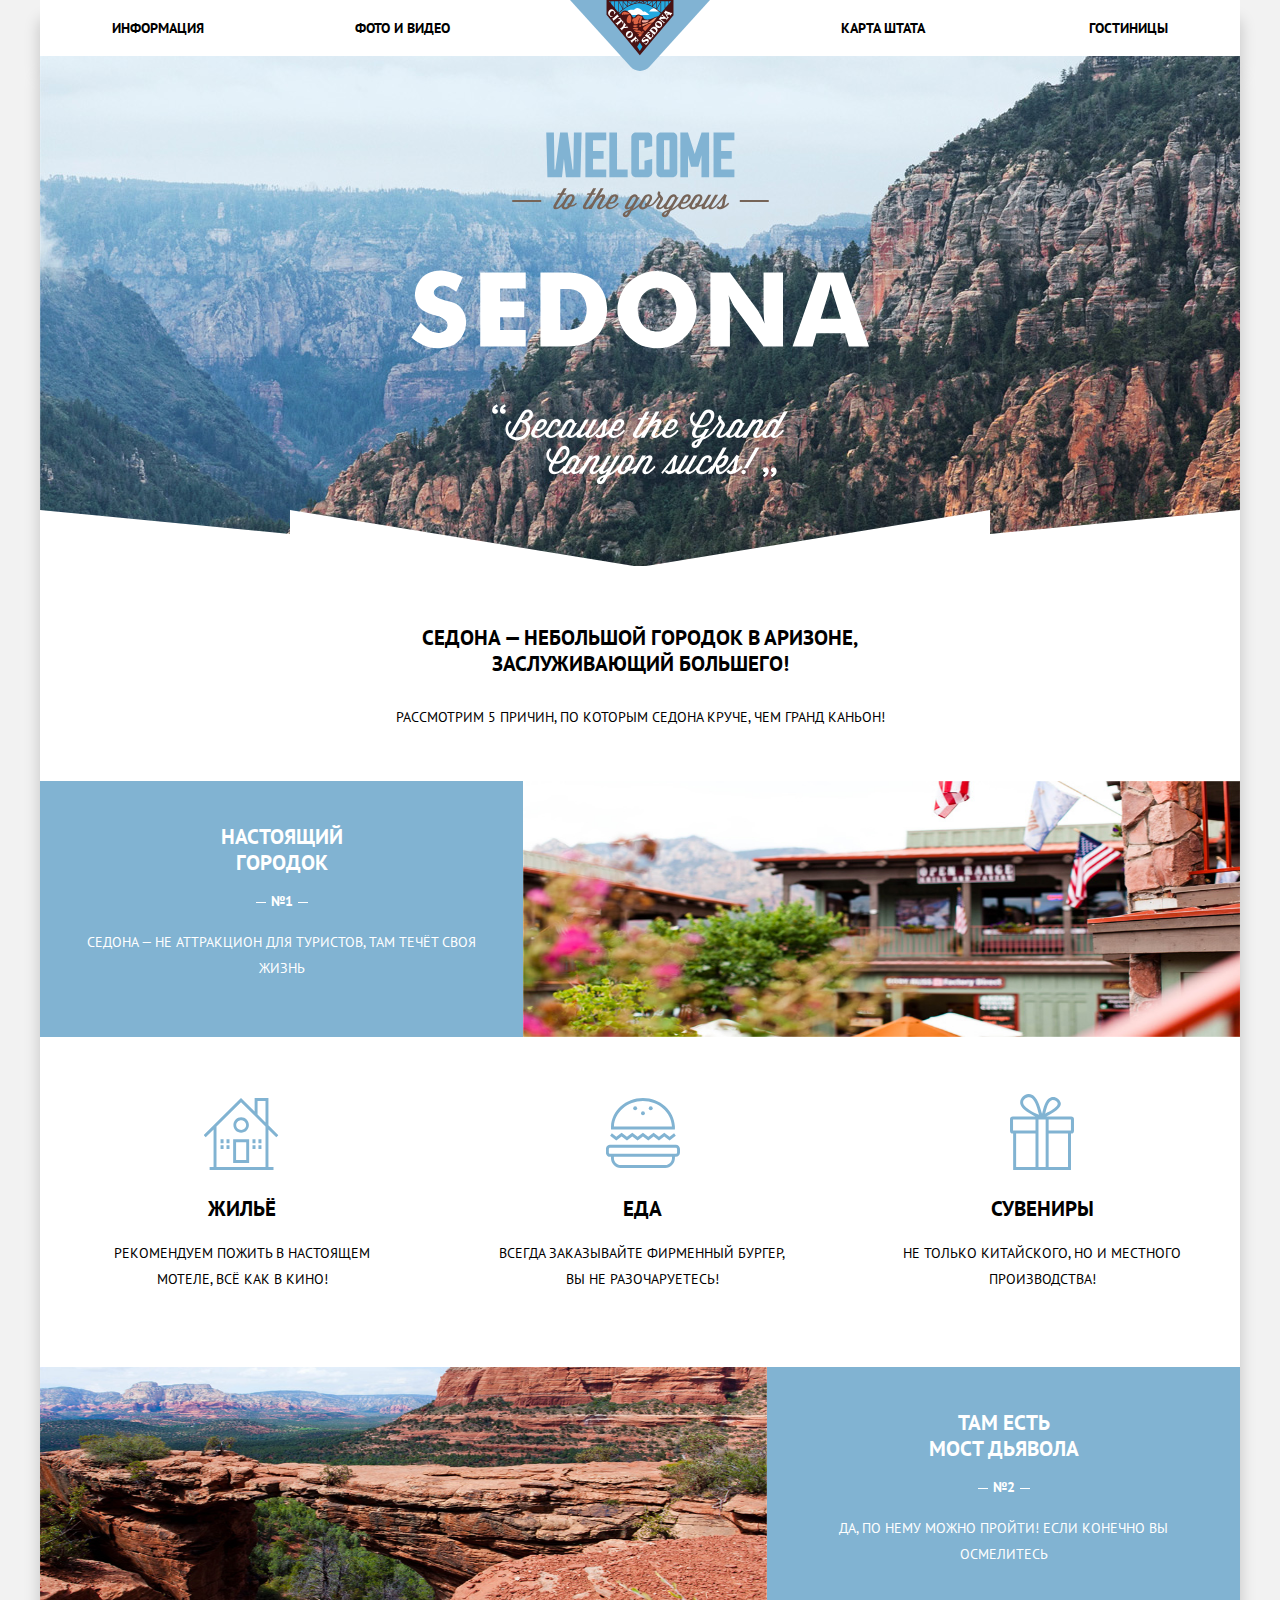
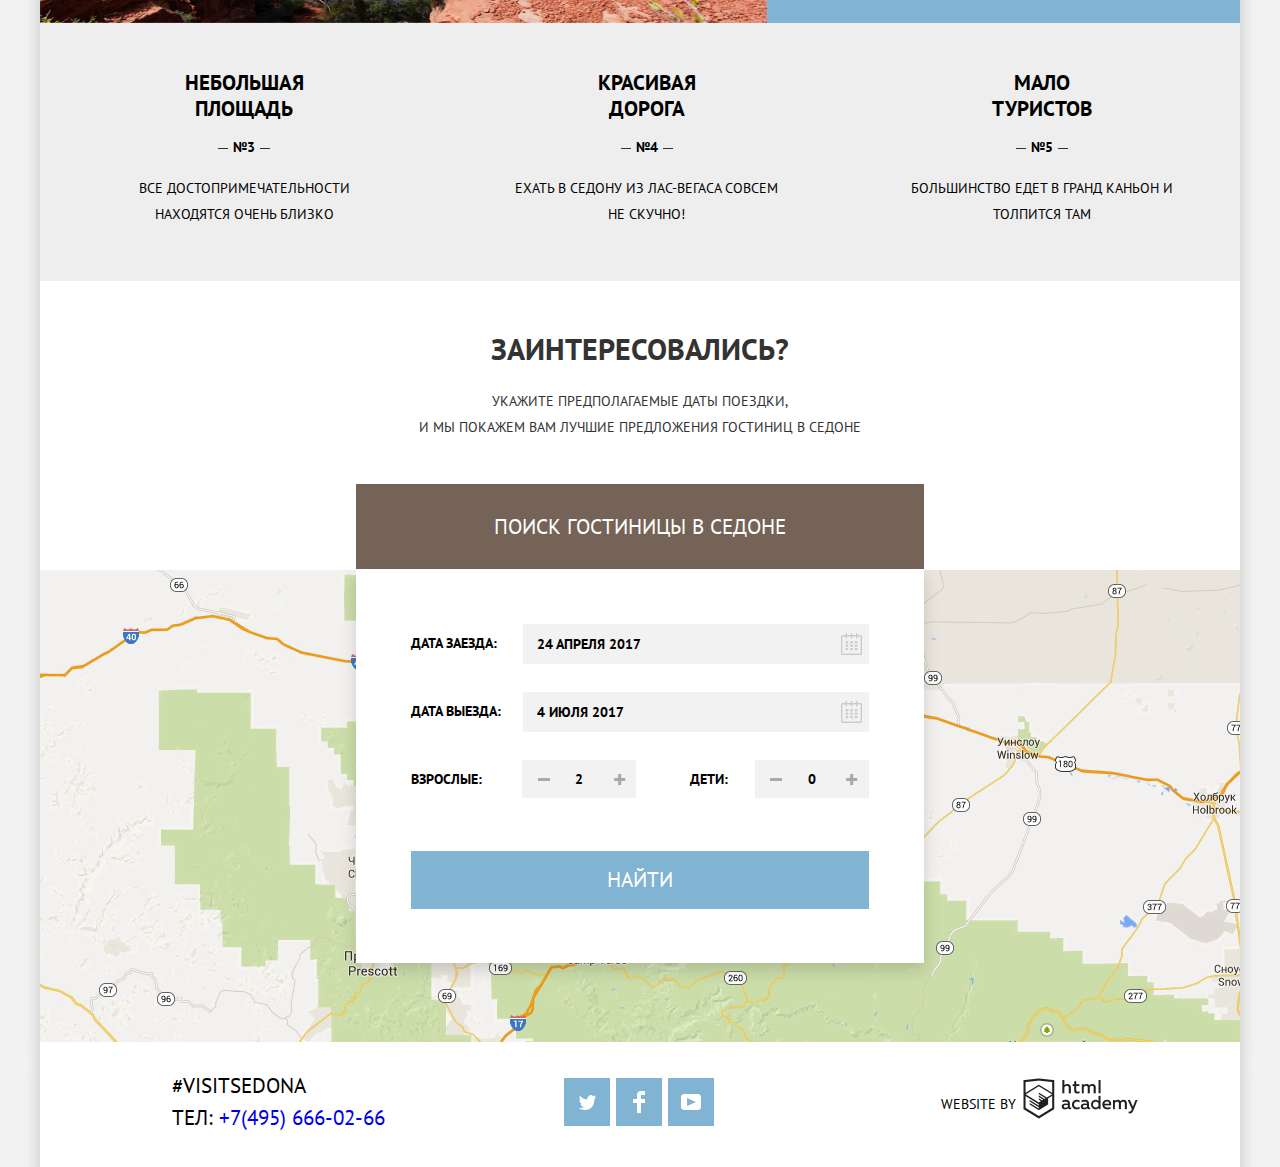
==== index.html @ 4d116934 "Правки дизайну" ====
<!DOCTYPE html>
<html lang="ru">
  <head>
    <meta charset="utf-8">
    <title>HTML Academy: Седона</title>
    <link href="https://fonts.googleapis.com/css?family=PT+Sans:400,400i,700,700i&display=swap&subset=cyrillic"
    rel="stylesheet">
    <link href="css/normalize.css" rel="stylesheet">
    <link href="css/style.css" rel="stylesheet">
  </head>
  <body>
    <header class="main-header container">
      <nav class="main-header__nav">
        <a class="main-header__logo" href="#" title="На главную">
          <img src="img/logo-sedona.svg" width="140" height="71" alt="Логотип города">
        </a>
        <ul class="main-header__menu">
          <li>
            <a class="main-header__menu-item" href="#">Информация</a>
          </li>
          <li>
            <a class="main-header__menu-item" href="#">Фото и видео</a>
          </li>
          <li>
            <a class="main-header__menu-item" href="#">Карта штата</a>
          </li>
          <li>
            <a class="main-header__menu-item" href="catalog.html">Гостиницы</a>
          </li>
        </ul>
      </nav>
    </header>
    <main class="container">
      <section class="city">
        <h2 class="visually-hidden">Welcome to Sedona</h2>
        <img src="img/intro-welcome.svg" class="city__welcome" width="459" height="353" alt="Welcome to the gorgoeus Sedona">
      </section>
      <section class="about-city">
        <h2 class="about-city__title">Седона — небольшой городок в Аризоне, заслуживающий большего!</h2>
        <p class="about-city__description">Рассмотрим 5 причин, по которым Седона круче, чем гранд каньон!</p>
      </section>
      <div class="about-city__reasons">
        <ul class="reasons">
          <li class="reasons__reason-1">
            <div class="reasons__description-block">
              <p class="reasons__title"><span class="reasons__number">№1</span> Настоящий<br> городок</p>
              <p class="reasons__description">Седона — не аттракцион для туристов, там течёт своя жизнь</p>
            </div>
            <img src="img/feature-picture-1.jpg" width="800" height="256" alt="Фото города Седона">
            <li>
              <ul class="reason-1__city-features">
                <li class="city-features">
                  <p class="city-features__title city-features__title--house">Жильё</p>
                  <p class="city-features__description">Рекомендуем пожить в настоящем мотеле, всё как в кино!</p>
                </li>
                <li class="city-features">
                  <p class="city-features__title city-features__title--food">Еда</p>
                  <p class="city-features__description">Всегда заказывайте фирменный бургер, вы не разочаруетесь!</p>
                </li>
                <li class="city-features">
                  <p class="city-features__title city-features__title--gifts">Сувениры</p>
                  <p class="city-features__description">Не только китайского, но и местного производства!</p>
                </li>
              </ul>
            </li>
            <li class="reasons__reason-2">
              <img src="img/feature-picture-2.jpg" width="800" height="256" alt="Фото Моста Дьявола в Седоне">
              <div class="reasons__description-block">
                <p class="reasons__title"><span class="reasons__number">№2</span> Там есть<br> Мост дьявола</p>
                <p class="reasons__description">Да, по нему можно пройти! Если конечно вы осмелитесь</p>
              </div>
            </li>
          </ul>
          <ul class="reasons__simple">
            <li class="simple reasons__reason-3">
              <p class="reasons__title"><span class="reasons__number">№3</span> Небольшая<br> площадь</p>
              <p class="reasons__description">Все достопримечательности находятся очень близко</p>
            </li>
            <li class="simple reasons__reason-4">
              <p class="reasons__title"><span class="reasons__number">№4</span> Красивая<br> дорога</p>
              <p class="reasons__description">Ехать в Седону из Лас-Вегаса совсем не скучно!</p>
            </li>
            <li class="simple reasons__reason-5">
              <p class="reasons__title"><span class="reasons__number">№5</span> Мало<br> туристов</p>
              <p class="reasons__description">Большинство едет в гранд каньон и толпится там</p>
            </li>
          </ul>
        </div>
        <section class="find-hotel">
          <h2 class="visually-hidden">Найти гостиницу в Седоне</h2>
          <p class="find-hotel__title">Заинтересовались?</p>
          <p>Укажите предполагаемые даты поездки,<br>
            и мы покажем вам лучшие предложения гостиниц в седоне</p>
          <button class="find-hotel__button">Поиск гостиницы в Седоне</button>
          <section class="search">
            <h2 class="visually-hidden">Поиск гостиницы в Седоне</h2>
            <form class="search-form" method="post" action="https://echo.htmlacademy.ru">
              <p class="search-form__date">
                <label for="check-in">Дата заезда:</label>
                <input type="text" id="check-in" name="check-in-date" placeholder="24 апреля 2017">
                <button type="button" class="search-form__date--calendar" title="Выбрать дату"></button>
              </p>
              <p class="search-form__date">
                <label for="check-out">Дата выезда:</label>
                <input type="text" id="check-out" name="check-out-date" placeholder="4 июля 2017">
                <button type="button" class="search-form__date--calendar" title="Выбрать дату"></button>
              </p>
              <div class="guest-amount">
                <p class="amount guest-amount__older">
                  <label for="guests">Взрослые:</label>
                  <button type="button" class="button-amount minus" title="Уменьшить количество гостей"></button>
                  <input type="text" id="guests" placeholder="2">
                  <button type="button" class="button-amount plus" title="Увеличить количество гостей"></button>
                </p>
                <p class="amount guest-amount__children">
                  <label for="guests-children">Дети:</label>
                  <button type="button" class="button-amount minus" title="Уменьшить количество детей"></button>
                  <input type="text" id="guests-children" placeholder="0">
                  <button type="button" class="button-amount plus" title="Увеличить количество детей"></button>
                </p>
              </div>
              <button class="search-form__button">Найти</button>
            </form>
          </section>
        </section>
        <section class="map">
          <h2 class="visually-hidden">Седона на карте</h2>
          <script async src="https://api-maps.yandex.ru/services/constructor/1.0/js/?um=constructor%3Ac2585daa4289f1aa20b69e445c1af6a725841837a4a0dfefc58f6061d02c6bb3&amp;width=100%25&amp;height=472&amp;lang=ru_RU&amp;scroll=true&amp;apikey=48fcd2cf-27b8-4e72-92fa-836d2d98383b">
          </script>
        </section>
      </main>
      <footer class="footer container">
        <div class="footer__contacts">
          <p class="contacts contacts__tag">#visitSEDONA</p>
          <p class="contacts contacts__phone">Тел: <a href="tel:+7495660266">+7(495) 666-02-66</a></p>
        </div>
        <div class="social">
          <a class="social-link social-link__twitter" href="#" title="twiter link"></a>
          <a class="social-link social-link__fb" href="#" title="facebook link"></a>
          <a class="social-link social-link__youtube" href="#" title="Youtube link"></a>
        </div>
        <div class="developed">
          <p>Website by</p>
          <a class="developed__logo" href="https://htmlacademy.ru/intensive/htmlcss" title="HTML Academy">
          </a>
        </div>
      </footer>
    </body>
  </html>
---- css/style.css ----
* {
  margin: 0;
  padding: 0;
  box-sizing: border-box;
  outline: none;
}
body {
  margin: 0;
  padding: 0;

  font-size: 14px;
  line-height: 26px;
  font-family: "PT Sans", Arial, sans-serif;
  color: #000000;
  text-transform: uppercase;

  background-color: #f2f2f2;
}
.container {
  width: 1200px;
  margin: 0 auto;
  padding: 0px;

  box-shadow:
    0px 35px 0 0 #ffffff,
    0px 20px 15px 0 rgba(0, 1, 1, 0.2);
  background-color: #ffffff;
}
.visually-hidden,
.visually-hidden:not(:focus):not(:active),
input[type="checkbox"].visually-hidden {
  position: absolute;
  width: 1px;
  height: 1px;
  margin: -1px;
  border: 0;
  padding: 0;
  white-space: nowrap;
  clip-path: inset(100%);
  clip: rect(0 0 0 0);
  overflow: hidden;
}
a {
  text-decoration: none;
}
.main-header__menu,
.reasons,
.reason-1__city-features,
.reasons__simple {
  list-style: none;
}
.main-header__menu-item {
  font-size: 14px;
  font-weight: bold;
  color: #000000;
}
.main-header__menu-item:hover,
.main-header__menu-item:focus {
  color: #81b3d2;
}
.main-header__menu-item:active {
  color: rgba(0, 0, 0, 0.3);
}
.main-header__menu .current {
  color: #766357;
}
.main-header__menu li {
  display: inline-block;
  width: 220px;

  line-height: 56px;
  text-align: left;
  vertical-align: middle;
}
.main-header__menu li:nth-of-type(3n),
.main-header__menu li:nth-of-type(4n) {
  text-align: right;
}
.main-header__menu li:nth-of-type(3) {
  margin-left: 53px;
}
.main-header__menu li:nth-of-type(2) {
  margin-right: 53px;
}
.city {
  display: flex;
  justify-content: center;
  padding-top: 76px;
  padding-bottom: 81px;

  color: #333333;

  background-image:
    url('../img/intro-mask.svg'),
    url('../img/background-photo.jpg');
  background-repeat: no-repeat;
  background-position:
    left bottom -3px,
    left top -84px;
  background-size:
    contain,
    100% 800px;
}
.about-city {
  text-align: center;
}
.about-city__description {
  background-color: #ffffff;
}
.about-city__title {
  font-size: 21px;
  font-weight: bold;
}
.find-hotel {
  font-size: 14px;
  text-align: center;
  color: #333333;
}
.find-hotel__title {
  font-size: 30px;
  font-weight: bold;
  line-height: 36px;
  padding-bottom: 21px;
}
.find-hotel__button {
  width: 568px;
  height: 86px;
  margin-top: 44px;

  font-size: 21px;
  line-height: 26px;
  text-align: center;
  text-transform: uppercase;
  color: #ffffff;

  background-color: #766357;
  border: none;
}
.find-hotel {
  position: relative;
  padding-top: 50px;
}
.search {
  position: absolute;
  top: 288px;
  left: 50%;
  z-index: 1;

  width: 568px;
  height: 394px;
  padding: 55px;

  background-color: #ffffff;
  box-shadow: 0px 7px 15px 0 rgba(0, 1, 1, 0.15);

  transform: translateX(-50%);
}
.search-form {
  display: flex;
  flex-direction: column;

  font-size: 14px;
  font-weight: bold;
  color: #000000;
}
.search-form p {
  display: flex;
  justify-content: space-between;
  margin-bottom: 28px;
}
.search-form input[type="text"] {
  width: 346px;
  padding: 12px 14px;

  background-color: #f2f2f2;
}
.search-form input {
  background-color: #f2f2f2;
}
.search-form input[type="text"]::placeholder,
.search-form input {
  font-size: 14px;
  font-weight: bold;
  color: #000000;
  text-transform: uppercase;

  border: none;
}
.search-form__date {
  position: relative;
}
.search-form__date--calendar {
  position: absolute;
  top: 9px;
  right: 7px;

  display: block;
  width: 21px;
  height: 22px;

  background-image: url("../img/calendar.png");
  background-repeat: no-repeat;
  background-size: auto;
  background-color: transparent;
  border: none;

  cursor: pointer;
}
.search-form__date--calendar:active,
.search-form__date--calendar:focus,
.search-form input[type="text"]:active + .search-form__date--calendar,
.search-form input[type="text"]:focus + .search-form__date--calendar {
  background-image: url("../img/calendar-active.png");
}
.search-form__date--calendar:hover,
.search-form input[type="text"]:hover + .search-form__date--calendar {
  background-image: url("../img/calendar-hover.png");
}
.guest-amount {
  display: flex;
  justify-content: space-between;
  margin-bottom: 25px;
}
.guest-amount input[type="text"] {
  width: 38px;
  padding: 6px;
}
.guest-amount__children .minus {
  margin-left: 27px;
}
.guest-amount input[type="text"]::placeholder {
  display: inline-block;

  line-height: 38px;
  text-align: center;
  vertical-align: middle;
}
.button-amount {
  display: inline-block;
  width: 38px;
  height: 38px;

  background-color: #f2f2f2;
  border: none;

  cursor: pointer;
}
.minus {
  margin-left: 40px;
}
.amount {
  position: relative;
}
.minus::before {
  position: absolute;
  left: 127px;
  top: 18px;

  content: "";
  width: 12px;
  height: 3px;

  background-color: #a9a9a9;

  border: none;

  cursor: pointer;
}
.plus::after {
  position: absolute;
  left: 202px;
  top: 5px;

  content: "+";
  font-size: 25px;
  font-weight: bold;
  color: #a9a9a9;

  border: none;

  cursor: pointer;
}
.guest-amount__children .minus::before {
  left: 80px;
}
.guest-amount__children .plus::after {
  left: 155px;
}
.minus:hover::before,
.minus:focus::before {
  background-color: #000000;
}
.plus:hover::after,
.plus:focus::after {
  color: #000000;
}
.minus:active::before {
  background-color: #81b3d2;
}
.plus:active::after {
  color: #81b3d2;
}
.search-form label {
  display: inline-block;

  line-height: 38px;
  vertical-align: middle;
}
.search-form__button {
  width: 458px;
  height: 58px;

  font-size: 21px;
  line-height: 58px;
  text-transform: uppercase;
  vertical-align: middle;
  color: #ffffff;

  background-color: #81b3d2;
  border: none;
}
.search-form input:focus {
  border: solid 2px #e5e5e5;
  background-color: #ffffff;
}
.search-form input:hover {
  background-color: #ebebeb;
}
.search-form__button:hover {
  background-color: #669ec0;
}
.search-form__button:active {
  background-color: #5496bd;
  color: rgba(255, 255, 255, 0.3);
}
.find-hotel__button:hover,
.find-hotel__button:focus {
  background-color: #766357;
}
.find-hotel__button:active {
  color: rgba(255, 255, 255, 0.3);
  background-color: #503e33;
}
.contacts {
  font-size: 21px;
  line-height: 26px;
}
.footer__contacts {
  margin-right: 179px;
}
.social-link {
  display: inline-block;
  width: 46px;
  height: 48px;

  background-color: #81b3d2;
  background-position: center center;
  background-repeat: no-repeat;
}
.social-link__twitter {
  background-image: url('../img/twitter.svg');
}
.social-link__fb {
  background-image: url('../img/fb-icon.svg');
}
.social-link__youtube {
  background-image: url('../img/youtube.svg');
}
.social-link:hover,
.social-link:focus {
  background-color: #669ec0;
}
.social-link:active {
  opacity: 0.3;
}
.developed__logo {
  display: inline-block;
  width: 115px;
  height: 41px;

  background-image: url('../img/logo-htmlacademy.png');
  background-position: center center;
  background-repeat: no-repeat;
}
.developed__logo:hover,
.developed__logo:focus {
  background-image: url('../img/logo-htmla-hover.png');
}
.developed__logo:active {
  opacity: 0.3;
}
.hotel__info {
  flex-grow: 1;
  margin-left: 30px;

  font-size: 14px;
  line-height: 21px;
  text-align: left;
  color: #333333;
}
.hotel__type {
  display: flex;
  justify-content: flex-start;
  margin-bottom: 16px;
  margin-top: 5px;
}
.hotel img {
  margin-top: 5px;
}
.hotel__type p {
  min-width: 113px;
}
.hotel__type-of-action {
  display: flex;
}
.hotel__title {
  font-size: 21px;
  line-height: 26px;
  font-weight: bold;
}
.hotel__title:hover,
.hotel__title:focus {
  color: #81b3d2;
}
.hotel__title:active {
  color: rgba(0, 0, 0, 0.3);
}
.hotel__raiting-mark {
  display: inline-block;
  align-self: flex-end;
  width: 110px;
  margin-right: 10px;

  font-size: 14px;
  line-height: 27px;
  text-align: center;
  vertical-align: middle;
  color: #666666;

  background-color: #f2f2f2;
}
.hotel__raiting-star {
  align-self: flex-end;
  height: 17px;
  margin-top: 5px;
  margin-right: 13px;

  background-image: url('../img/star.svg');
  background-repeat: repeat-x;
}
.hotel__raiting-star--good {
  width: 36px;
}
.hotel__raiting-star--fine {
  width: 53px;
}
.hotel__raiting-star--best {
  width: 71px;
}
.hotel__raiting {
  display: flex;
  flex-direction: column;
  justify-content: space-between;

  font-size: 14px;
  color: #666666;
}
.hotel__learn-more-button {
  display: inline-block;
  width: 110px;
  margin-right: 6px;

  font-size: 14px;
  line-height: 27px;
  font-weight: bold;
  text-align: center;
  vertical-align: middle;
  color: #ffffff;

  background-color: #81b3d2;
}
.hotel__learn-more-button:hover,
.hotel__learn-more-button:focus {
  background-color: #669ec0;
}
.hotel__learn-more-button:active {
  color: rgba(255, 255, 255, 0.3);

  background-color: #5496bd;
}
.hotel__booking-button {
  width: 142px;
  height: 27px;

  font-size: 14px;
  color: #ffffff;
  font-weight: bold;
  text-transform: uppercase;

  background-color: #766357;
  border: none;

  cursor: pointer;
}
.hotel__booking-button:hover,
.hotel__booking-button:focus {
  background-color: #604e43;
}
.hotel__booking-button:active {
  color: rgba(255, 255, 255, 0.3);
  background-color: #503e33;
}
.reasons {
  font-size: 14px;
  text-align: center;
  color: #000000;
}
.reasons__title,
.city-features__title {
  font-size: 21px;
  font-weight: bold;
  text-align: center;
  color: #000000;
}
.reasons__reason-1,
.reasons__reason-2 {
  background-color: #81b3d2;
}
.reasons__reason-1 .reasons__title,
.reasons__reason-2 .reasons__title,
.reasons__reason-1 .reasons__description,
.reasons__reason-2 .reasons__description {
  color: #ffffff;
}
.reason-1__city-features {
  background-color: #ffffff;
}
.filter {
  font-size: 14px;
  color: #ffffff;

  background-image: url('../img/filter-background.jpg');
  background-position: 0 -450px;
  background-size: cover;
  background-repeat: no-repeat;
}
.filter__title {
  padding-bottom: 15px;

  font-size: 16px;
  font-weight: bold;
}
.filter__button {
  width: 136px;
  height: 35px;
  margin-left: 96px;

  font-size: 14px;
  text-transform: uppercase;
  color: #ffffff;

  background-color: transparent;
  border: 2px solid #ffffff;

  cursor: pointer;
}
.filter__button:hover,
.filter__button:focus {
  color: #000000;

  background-color: #ffffff;
}
.filter__form {
  display: flex;
  padding-top: 23px;
  padding-bottom: 2px;
  padding-left: 69px;
  padding-right: 69px;

  background-color: transparent;
  box-shadow: none;
}
.filter__block-2 {
  width: 320px;
  margin-left: auto;
  margin-right: 10px;
}
.filter__block-2 .filter__title {
  padding-bottom: 3px;
}
.sort__result {
  font-size: 21px;
  font-weight: bold;
  color: #000000;

  border: none;
}
.sort-title {
  font-size: 12px;
  color: #000000;
}
.sort-name {
  font-size: 12px;
  color: #cacaca;

  border-bottom: 1px dotted #81b3d2;
}
.sort-name--active {
  color: #81b3d2;

  border: none;
}
.sort-name:hover,
.sort-name:focus {
  color: #81b3d2;

  border-bottom: 1px dotted #81b3d2;
}
.sort-name:active {
  color: #000000;

  border: none;
}
.main-header__menu {
  display: flex;
  flex-wrap: wrap;
  justify-content: space-between;
  padding: 0 72px;
}
.main-header__logo {
  position: absolute;
  left: 50%;
  top: 0;

  transform: translateX(-50%);
}
.about-city {
  display: flex;
  flex-direction: column;
  padding-top: 59px;
  padding-bottom: 56px;
  padding-left: 300px;
  padding-right: 300px;
}
.about-city__title {
  margin-bottom: 27px;
}
.about-city__reasons {
  margin-top: -5px;
}
.footer {
  display: flex;
  justify-content: space-between;
  padding-left: 132px;
  padding-right: 102px;
  padding-bottom: 36px;
  padding-top: 36px;
}
.social {
  display: flex;
  justify-content: space-between;
  width: 150px;
  margin-right: auto;
}
.hotel {
  display: flex;
  justify-content: space-between;
  padding-top: 22px;
  padding-bottom: 33px;
  padding-left: 74px;
  padding-right: 60px;

  border-bottom: 1px solid rgba(0, 1, 1, 0.2);
}
.hotel-list {
  border-top: 1px solid rgba(0, 1, 1, 0.2);
}
.reasons {
  display: flex;
  flex-direction: row;
  justify-content: space-between;
  flex-wrap: wrap;
}
.reasons__reason-1,
.reasons__reason-2 {
  display: flex;
  justify-content: space-between;
  flex-wrap: nowrap;
  width: 100%;
}
.reasons__simple {
  display: flex;
  justify-content: space-between;

  background-color: #eeeeee;
}
.reason-1__city-features {
  display: flex;
  justify-content: space-between;
  padding-bottom: 75px;
  padding-top: 97px;
}
.filer__form {
  display: flex;
  justify-content: space-between;
  flex-wrap: nowrap;
}
.sort {
  display: flex;
}
.reasons__description-block {
  flex-grow: 1;
  padding: 43px 45px;
}
.reasons__title {
  display: flex;
  flex-direction: column-reverse;
}
.reasons__number {
  padding-top: 12px;
  padding-left: 2px;
  padding-right: 2px;
  padding-bottom: 15px;
}
.reasons__number::before,
.reasons__number::after {
  content: "";
  display: inline-block;
  width: 10px;
  height: 1px;
  margin: 0 5px;

  line-height: 1px;
  vertical-align: middle;

  background-color: #ffffff;
}
.city-features {
  position: relative;

  display: flex;
  flex-direction: column;
  min-width: 400px;
  padding-top: 62px;
  padding-left: 55px;
  padding-right: 51px;
}
.reason-1__city-features .city-features__title {
  padding-bottom: 18px;
}
.city-features__title--house::before {
  position: absolute;
  top: -36px;
  left: 201px;

  content: "";
  display: block;
  width: 75px;
  height: 75px;

  background-image: url('../img/icon-1.svg');
  background-repeat: no-repeat;

  transform: translateX(-50%);

}
.city-features__title--food::before {
  position: absolute;
  top: -36px;
  left: 166px;

  content: "";
  display: block;
  width: 74px;
  height: 70px;

  background-image: url('../img/icon-3.svg');
  background-repeat: no-repeat;
}
.city-features__title--gifts::before {
  position: absolute;
  top: -40px;
  left: 170px;

  content: "";
  display: block;
  width: 64px;
  height: 76px;

  background-image: url('../img/icon-2.svg');
  background-repeat: no-repeat;
}
 .simple {
   min-width: 395px;
   padding-top: 47px;
   padding-left: 61px;
   padding-right: 63px;
   padding-bottom: 54px;

   text-align: center;
 }
.reasons__number,
.reasons__description {
  font-size: 14px;
}
.simple .reasons__number::before,
.simple .reasons__number::after {
  background-color: #333333;
}
.developed {
  display: flex;
}
.developed p {
  display: inline-block;
  margin-right: 7px;

  line-height: 52px;
  vertical-align: middle;
}
.contacts__tag {
  padding-bottom: 6px;
  margin-top: -5px;
}
.map {
  width: 100%;
  height: 472px;

  background-image: url('../img/map.jpg');
}
input[type="checkbox"] + label::before {
  content: "";
  display: inline-block;
  width: 40px;
  height: 31px;

  line-height: 31px;
  vertical-align: middle;

  background-image: url('../img/checkbox-off.svg');
  background-repeat: no-repeat;
}
input[type="checkbox"]:checked + label::before {
  background-image: url('../img/checkbox-on.svg');
}
input[type="checkbox"]:hover + label::before,
input[type="checkbox"]:focus + label::before {
  background-image: url('../img/checkbox-off.svg');
}
input[type="checkbox"]:checked:hover + label::before {
  background-image: url('../img/checkbox-on.svg');
}
input[type="checkbox"]:disbled + label::before {
  opacity: 0.3;
}
.filter__features-group {
  margin-right: 105px;
  margin-left: -8px;

  border: none;
}
.filter__features-group p {
  padding-bottom: 15px;
}
.filter__price {
  margin-bottom: 14px;
  position: relative;
  border: none;
}
.price {
  width: 159px;
  height: 37px;
  margin-bottom: 5px;

  background-color: transparent;
  border: 2px solid #ffffff;
}
.price--min {
  border-right: none;
}
.price--max {
  border-left: none;
}

.price::placeholder {
  display: inline-block;

  font-size: 14px;
  line-height: 32px;
  text-align: center;
  vertical-align: middle;
  text-transform: uppercase;
  color: #ffffff;
}
.filter__price-per-day {
  display: flex;
  position: relative;
}
.filter__price .filter__title::after {
  position: absolute;
  top: 39px;
  left: 170px;

  content: "";
  width: 2px;
  height: 22px;

  background-color: #ffffff;
}
.toggle {
  display: inline-block;
  width: 22px;
  height: 21px;

  line-height: 22px;
  vertical-align: middle;

  background-image: url("../img/filter-button.svg");
  background-repeat: no-repeat;
}
.toggle-left::after {
  content: "";
  display: inline-block;
  width: 260px;
  height: 2px;

  line-height: 22px;
  vertical-align: middle;

  background-color: #ffffff;
  opacity: 1;
}
.toggle-right::before {
  content: "";
  display: inline-block;
  width: 65px;
  height: 2px;

  line-height: 22px;
  vertical-align: middle;

  background-color: #ffffff;
  opacity: 0.3;
}
.toggle-right {
  margin-left: 228px;
}
.toggle:hover {
  background-size: 22px 24px;
}
.sort {
  display: flex;
  padding: 30px 72px;
}
.sort__result {
  margin-right: 48px;
}
.sort-title {
  margin-right: 43px;
}
.sort .sort-name {
  margin-right: 32px;
}
.search__sort-type {
  display: flex;
  align-items: center;
  margin-left: auto;
  margin-right: -13px;
}
.search__sort-type--up {
  width: 11px;
  height: 10px;
  margin-right: 13px;

  background-image: url("../img/icon-up-dir.png");
  background-repeat: no-repeat;
}
.search__sort-type--down {
  width: 11px;
  height: 10px;
  margin-right: 13px;

  background-image: url("../img/icon-up-dir.png");
  background-repeat: no-repeat;

  transform: rotate(180deg);
}
.search__sort-type--active {
  width: 11px;
  height: 10px;

  background-image: url("../img/icon-down-dir.png");

  transform: rotate(0deg);
}
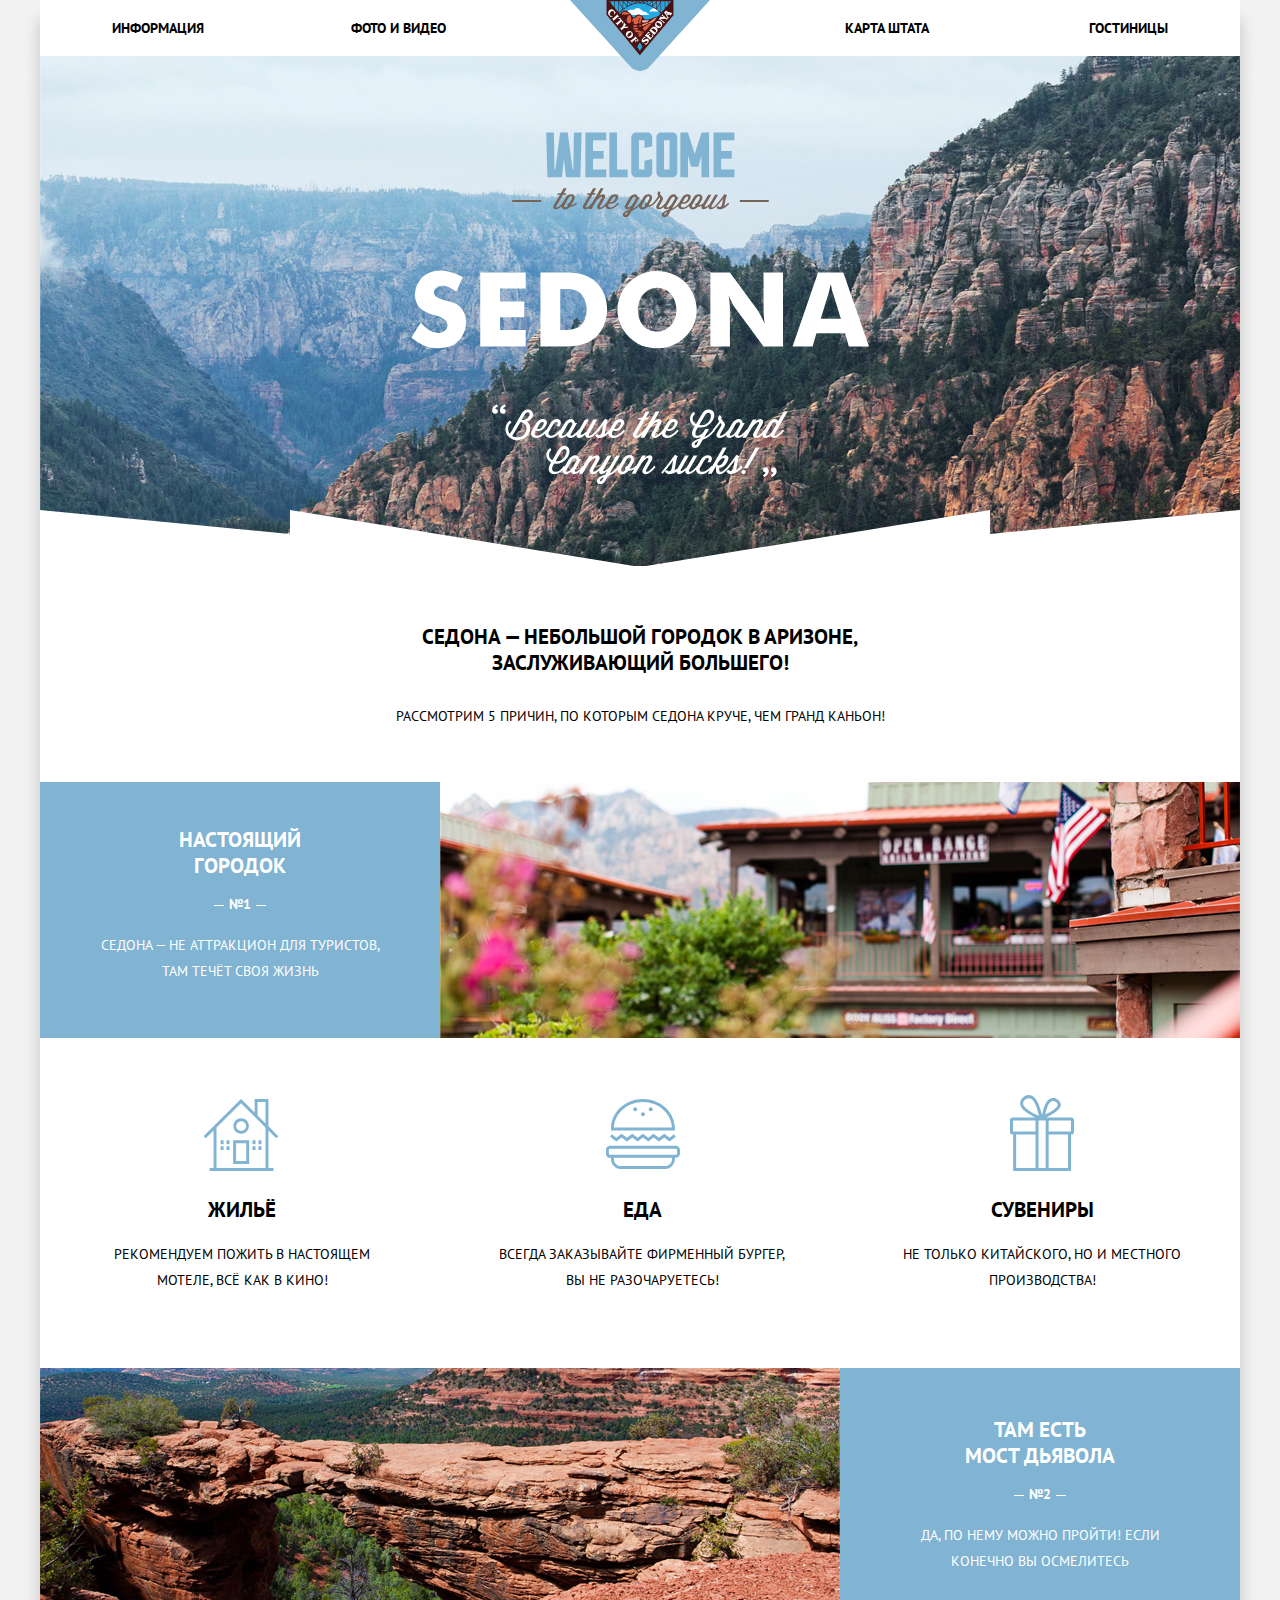
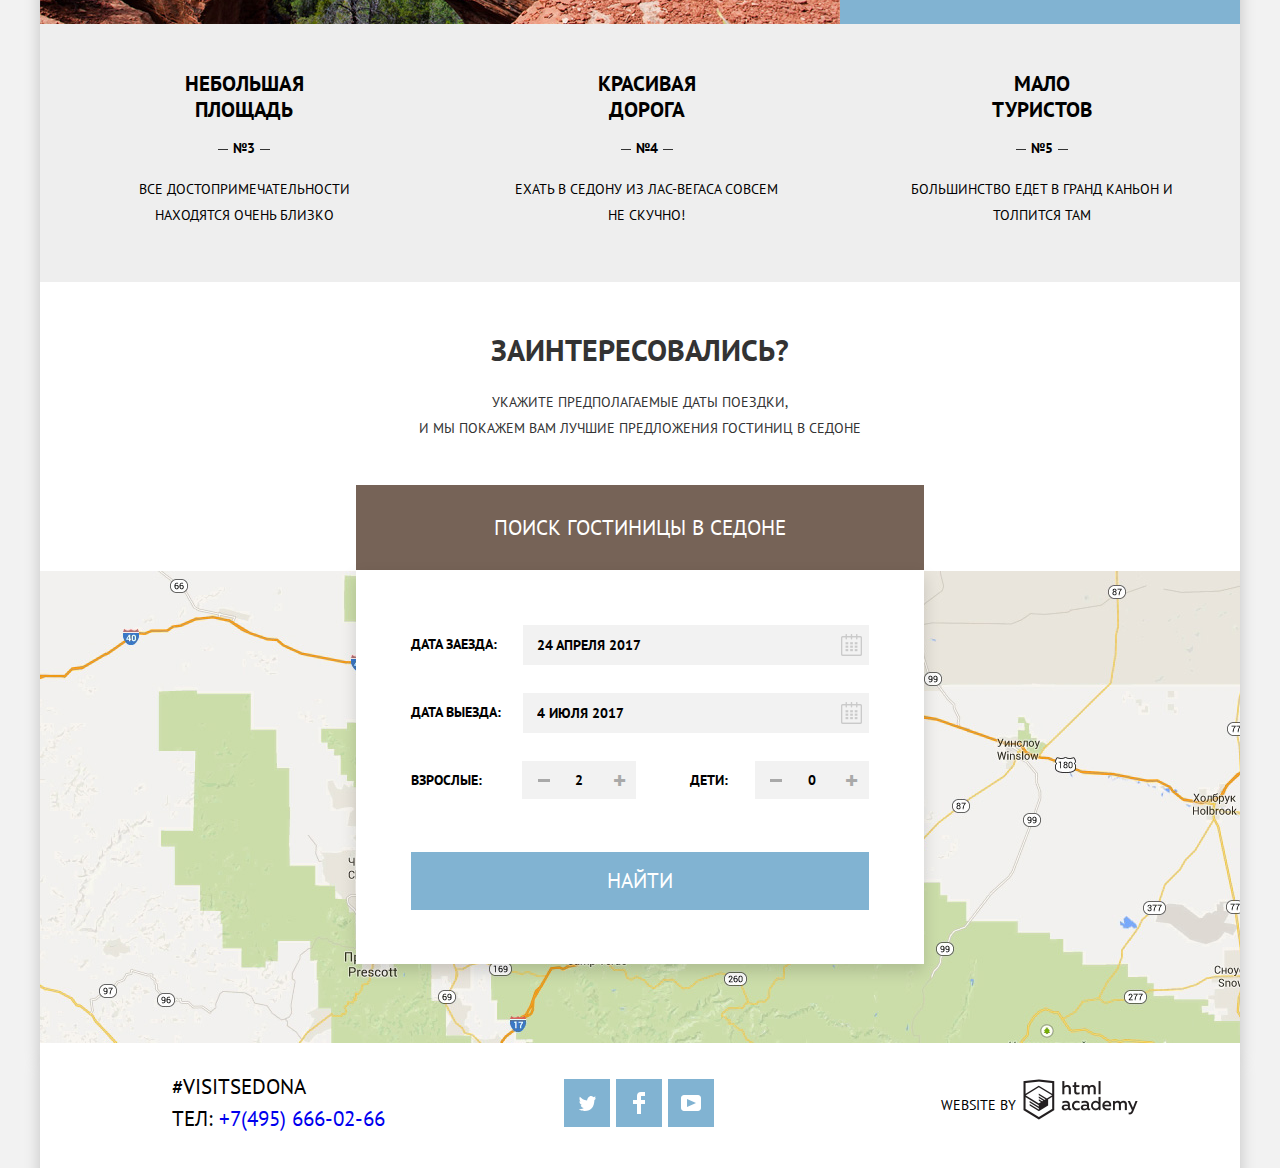
==== commit 224f1b5b: "Меню, причины 1/2" ====
--- a/index.html
+++ b/index.html
@@ -46,7 +46,8 @@
               <p class="reasons__title"><span class="reasons__number">№1</span> Настоящий<br> городок</p>
               <p class="reasons__description">Седона — не аттракцион для туристов, там течёт своя жизнь</p>
             </div>
-            <img src="img/feature-picture-1.jpg" width="800" height="256" alt="Фото города Седона">
+            <div class="reason-image reason-1__image">
+            </div>
             <li>
               <ul class="reason-1__city-features">
                 <li class="city-features">
@@ -64,7 +65,8 @@
               </ul>
             </li>
             <li class="reasons__reason-2">
-              <img src="img/feature-picture-2.jpg" width="800" height="256" alt="Фото Моста Дьявола в Седоне">
+              <div class="reason-image reason-2__image">
+              </div>
               <div class="reasons__description-block">
                 <p class="reasons__title"><span class="reasons__number">№2</span> Там есть<br> Мост дьявола</p>
                 <p class="reasons__description">Да, по нему можно пройти! Если конечно вы осмелитесь</p>
--- a/css/style.css
+++ b/css/style.css
@@ -66,7 +66,7 @@
 }
 .main-header__menu li {
   display: inline-block;
-  width: 220px;
+  width: 239px;
 
   line-height: 56px;
   text-align: left;
@@ -77,10 +77,10 @@
   text-align: right;
 }
 .main-header__menu li:nth-of-type(3) {
-  margin-left: 53px;
+  flex-grow: 1;
 }
 .main-header__menu li:nth-of-type(2) {
-  margin-right: 53px;
+  flex-grow: 1;
 }
 .city {
   display: flex;
@@ -637,10 +637,9 @@
 .about-city {
   display: flex;
   flex-direction: column;
-  padding-top: 59px;
-  padding-bottom: 56px;
-  padding-left: 300px;
-  padding-right: 300px;
+  max-width: 640px;
+  margin: 0 auto;
+  padding: 58px 72px;
 }
 .about-city__title {
   margin-bottom: 27px;
@@ -709,8 +708,27 @@
   display: flex;
 }
 .reasons__description-block {
-  flex-grow: 1;
-  padding: 43px 45px;
+  max-width: 280px;
+  margin: 0 auto;
+  padding-top: 45px;
+}
+.reason-image {
+  width: 800px;
+  height: 256px;
+}
+.reason-1__image {
+  background-image: url(../img/feature-picture-1.jpg);
+  background-repeat: no-repeat;
+  background-position: 0px -78px;
+}
+.reason-2__image {
+  background-image: url(../img/feature-picture-2.jpg);
+  background-repeat: no-repeat;
+  background-position: 0px -78px;
+}
+.reasons__reason-2 .reasons__description-block {
+  max-width: 303px;
+  padding-top: 49px;
 }
 .reasons__title {
   display: flex;
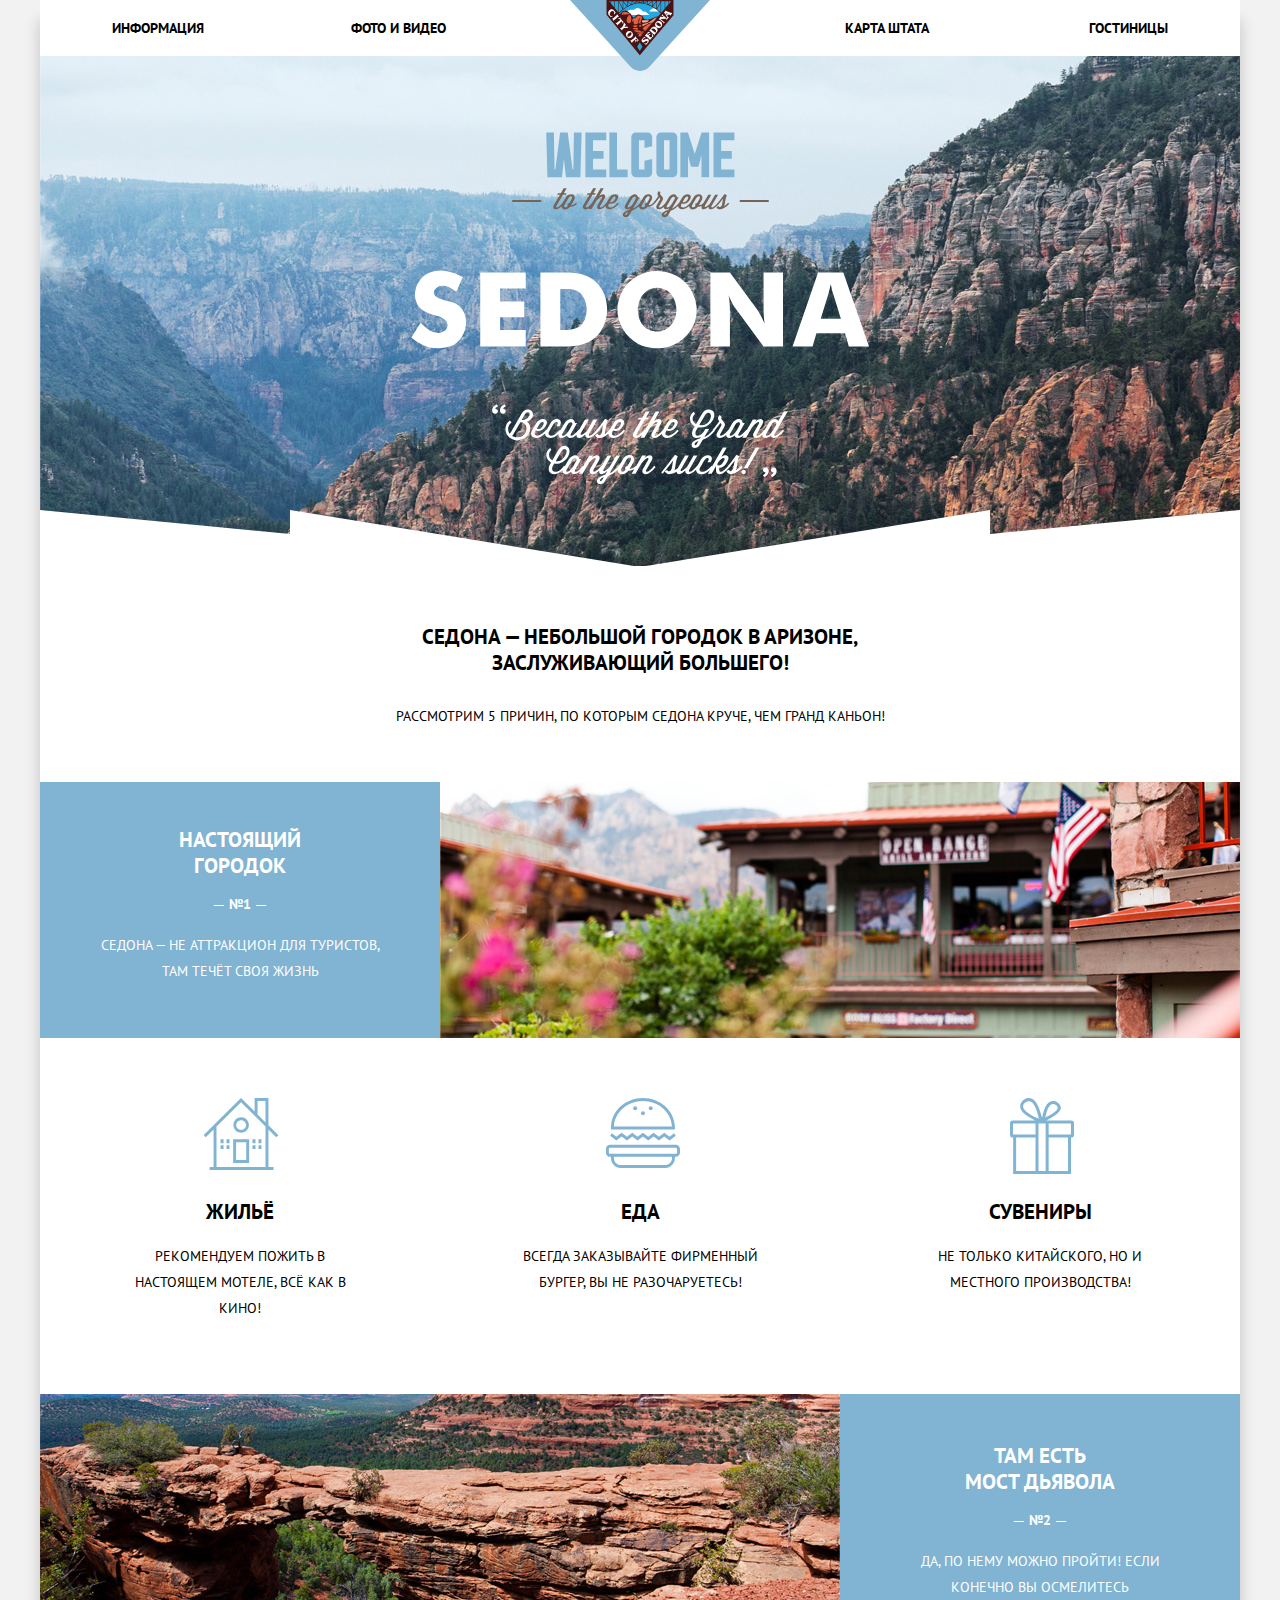
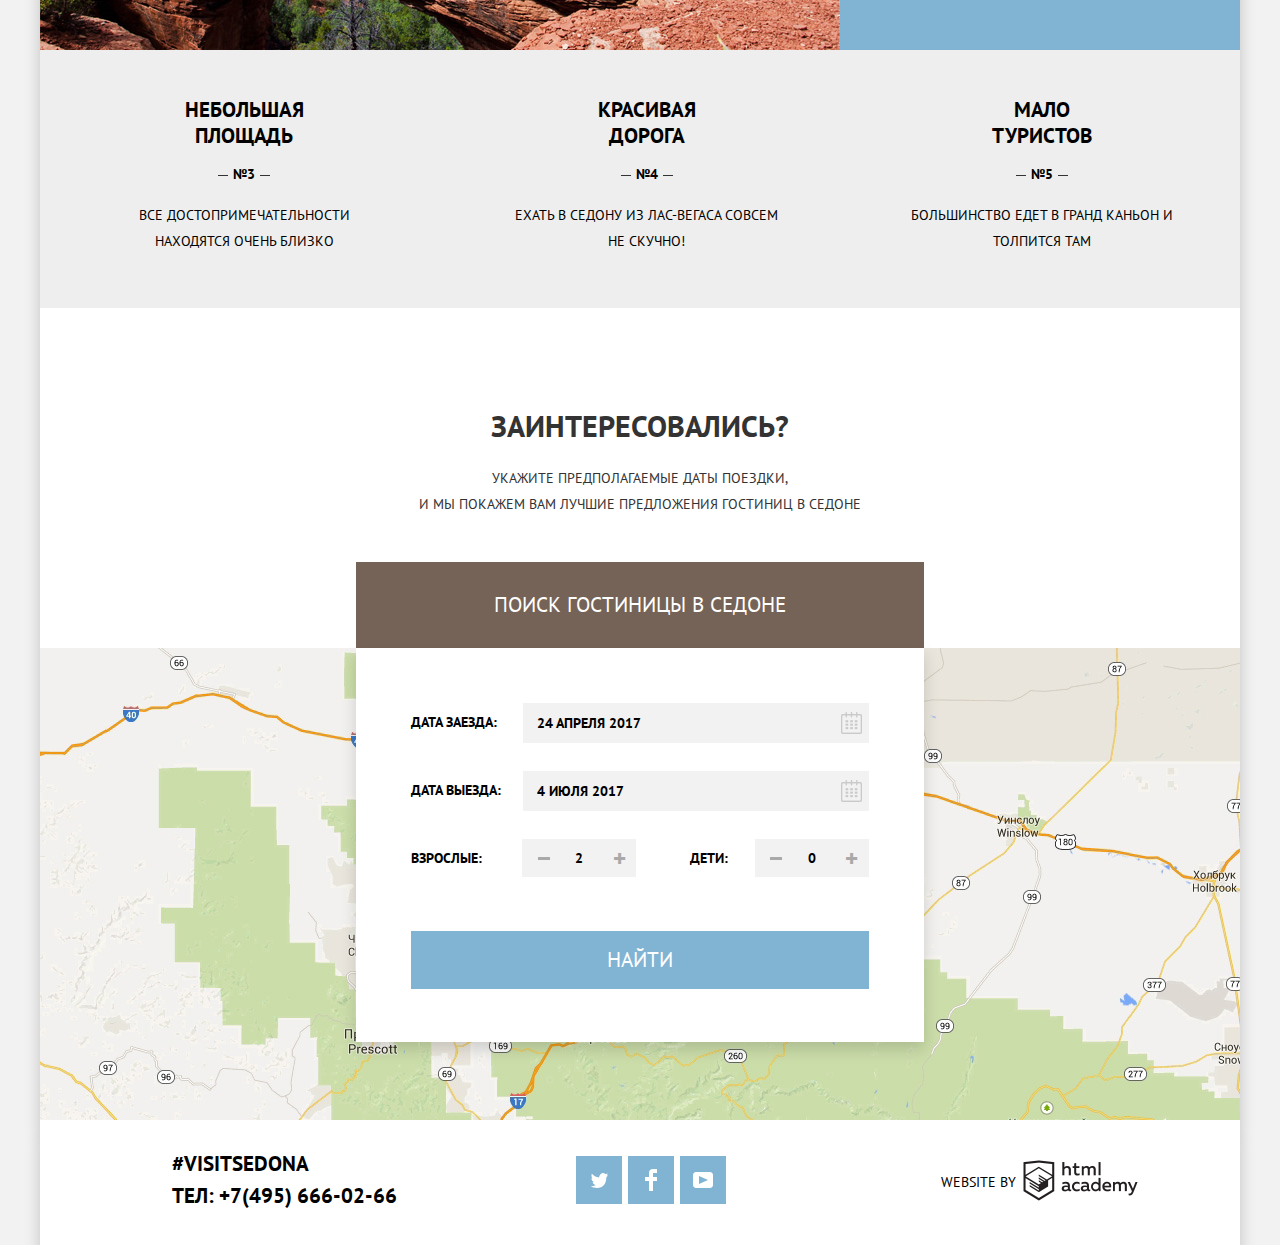
==== commit 368c3e6d: "Главная, фильтр, сортировка. Правки дизайн" ====
--- a/index.html
+++ b/index.html
@@ -91,7 +91,7 @@
         <section class="find-hotel">
           <h2 class="visually-hidden">Найти гостиницу в Седоне</h2>
           <p class="find-hotel__title">Заинтересовались?</p>
-          <p>Укажите предполагаемые даты поездки,<br>
+          <p class="find-hotel__description">Укажите предполагаемые даты поездки,<br>
             и мы покажем вам лучшие предложения гостиниц в седоне</p>
           <button class="find-hotel__button">Поиск гостиницы в Седоне</button>
           <section class="search">
--- a/css/style.css
+++ b/css/style.css
@@ -120,12 +120,14 @@
   font-size: 30px;
   font-weight: bold;
   line-height: 36px;
-  padding-bottom: 21px;
+  margin-bottom: 21px;
+}
+.find-hotel__description {
+  margin-bottom: 45px;
 }
 .find-hotel__button {
   width: 568px;
   height: 86px;
-  margin-top: 44px;
 
   font-size: 21px;
   line-height: 26px;
@@ -142,7 +144,6 @@
 }
 .search {
   position: absolute;
-  top: 288px;
   left: 50%;
   z-index: 1;
 
@@ -166,7 +167,6 @@
 .search-form p {
   display: flex;
   justify-content: space-between;
-  margin-bottom: 28px;
 }
 .search-form input[type="text"] {
   width: 346px;
@@ -188,6 +188,7 @@
 }
 .search-form__date {
   position: relative;
+  margin-bottom: 28px;
 }
 .search-form__date--calendar {
   position: absolute;
@@ -219,7 +220,7 @@
 .guest-amount {
   display: flex;
   justify-content: space-between;
-  margin-bottom: 25px;
+  margin-bottom: 54px;
 }
 .guest-amount input[type="text"] {
   width: 38px;
@@ -261,7 +262,6 @@
   height: 3px;
 
   background-color: #a9a9a9;
-
   border: none;
 
   cursor: pointer;
@@ -344,6 +344,13 @@
 .contacts {
   font-size: 21px;
   line-height: 26px;
+  font-weight: bold;
+  color: #000000;
+}
+.contacts a {
+  font-size: 21px;
+  font-weight: bold;
+  color: #000000;
 }
 .footer__contacts {
   margin-right: 179px;
@@ -376,10 +383,10 @@
 .developed__logo {
   display: inline-block;
   width: 115px;
-  height: 41px;
+  height: 48px;
 
   background-image: url('../img/logo-htmlacademy.png');
-  background-position: center center;
+  background-position: center 4px;
   background-repeat: no-repeat;
 }
 .developed__logo:hover,
@@ -540,12 +547,12 @@
   color: #ffffff;
 
   background-image: url('../img/filter-background.jpg');
-  background-position: 0 -450px;
+  background-position: 0 -300px;
   background-size: cover;
   background-repeat: no-repeat;
 }
 .filter__title {
-  padding-bottom: 15px;
+  margin-bottom: 15px;
 
   font-size: 16px;
   font-weight: bold;
@@ -586,7 +593,7 @@
   margin-right: 10px;
 }
 .filter__block-2 .filter__title {
-  padding-bottom: 3px;
+  margin-bottom: 5px;
 }
 .sort__result {
   font-size: 21px;
@@ -690,14 +697,15 @@
 .reasons__simple {
   display: flex;
   justify-content: space-between;
+  margin-bottom: 50px;
 
   background-color: #eeeeee;
 }
 .reason-1__city-features {
   display: flex;
   justify-content: space-between;
-  padding-bottom: 75px;
-  padding-top: 97px;
+  padding-top: 60px;
+  margin-bottom: 73px;
 }
 .filer__form {
   display: flex;
@@ -759,16 +767,18 @@
   display: flex;
   flex-direction: column;
   min-width: 400px;
-  padding-top: 62px;
-  padding-left: 55px;
-  padding-right: 51px;
+  padding-top: 101px;
+}
+.city-features p {
+  max-width: 252px;
+  margin: 0 auto;
 }
 .reason-1__city-features .city-features__title {
   padding-bottom: 18px;
 }
 .city-features__title--house::before {
   position: absolute;
-  top: -36px;
+  top: 0px;
   left: 201px;
 
   content: "";
@@ -780,11 +790,10 @@
   background-repeat: no-repeat;
 
   transform: translateX(-50%);
-
 }
 .city-features__title--food::before {
   position: absolute;
-  top: -36px;
+  top: 0px;
   left: 166px;
 
   content: "";
@@ -797,7 +806,7 @@
 }
 .city-features__title--gifts::before {
   position: absolute;
-  top: -40px;
+  top: 0px;
   left: 170px;
 
   content: "";
@@ -848,16 +857,19 @@
 input[type="checkbox"] + label::before {
   content: "";
   display: inline-block;
-  width: 40px;
-  height: 31px;
-
-  line-height: 31px;
+  width: 23px;
+  height: 23px;
+  margin-right: 16px;
+
+  line-height: 23px;
   vertical-align: middle;
 
   background-image: url('../img/checkbox-off.svg');
   background-repeat: no-repeat;
 }
 input[type="checkbox"]:checked + label::before {
+  width: 27px;
+  height: 23px;
   background-image: url('../img/checkbox-on.svg');
 }
 input[type="checkbox"]:hover + label::before,
@@ -867,7 +879,7 @@
 input[type="checkbox"]:checked:hover + label::before {
   background-image: url('../img/checkbox-on.svg');
 }
-input[type="checkbox"]:disbled + label::before {
+input[type="checkbox"]:disabled + label::before {
   opacity: 0.3;
 }
 .filter__features-group {
@@ -877,7 +889,7 @@
   border: none;
 }
 .filter__features-group p {
-  padding-bottom: 15px;
+  margin-bottom: 20px;
 }
 .filter__price {
   margin-bottom: 14px;
@@ -885,9 +897,9 @@
   border: none;
 }
 .price {
-  width: 159px;
-  height: 37px;
-  margin-bottom: 5px;
+  width: 157px;
+  height: 34px;
+  margin-bottom: 7px;
 
   background-color: transparent;
   border: 2px solid #ffffff;
@@ -967,7 +979,7 @@
 }
 .sort {
   display: flex;
-  padding: 30px 72px;
+  padding: 31px 72px;
 }
 .sort__result {
   margin-right: 48px;
@@ -976,7 +988,13 @@
   margin-right: 43px;
 }
 .sort .sort-name {
+  display: inline-block;
+
+  height: 21px;
   margin-right: 32px;
+
+  line-height: 21px;
+  vertical-align: middle;
 }
 .search__sort-type {
   display: flex;
@@ -991,22 +1009,37 @@
 
   background-image: url("../img/icon-up-dir.png");
   background-repeat: no-repeat;
+  opacity: 0.3;
+}
+.search__sort-type--up:hover,
+.search__sort-type--up:focus {
+  background-image: url("../img/icon-up-dir.png");
+  opacity: 1;
+}
+.search__sort-type--up:active {
+  background-image: url("../img/icon-up-dir-active.png");
 }
 .search__sort-type--down {
   width: 11px;
   height: 10px;
   margin-right: 13px;
 
-  background-image: url("../img/icon-up-dir.png");
-  background-repeat: no-repeat;
-
-  transform: rotate(180deg);
+  background-image: url("../img/icon-down-dir.png");
+  background-repeat: no-repeat;
+  opacity: 0.3;
+}
+.search__sort-type--down:hover,
+.search__sort-type--down:focus {
+  background-image: url("../img/icon-down-dir.png");
+  opacity: 1;
+}
+.search__sort-type--down:active {
+  background-image: url("../img/icon-down-dir-active.png");
 }
 .search__sort-type--active {
   width: 11px;
   height: 10px;
 
-  background-image: url("../img/icon-down-dir.png");
-
-  transform: rotate(0deg);
-}
+  background-image: url("../img/icon-down-dir-active.png");
+  opacity: 1;
+}
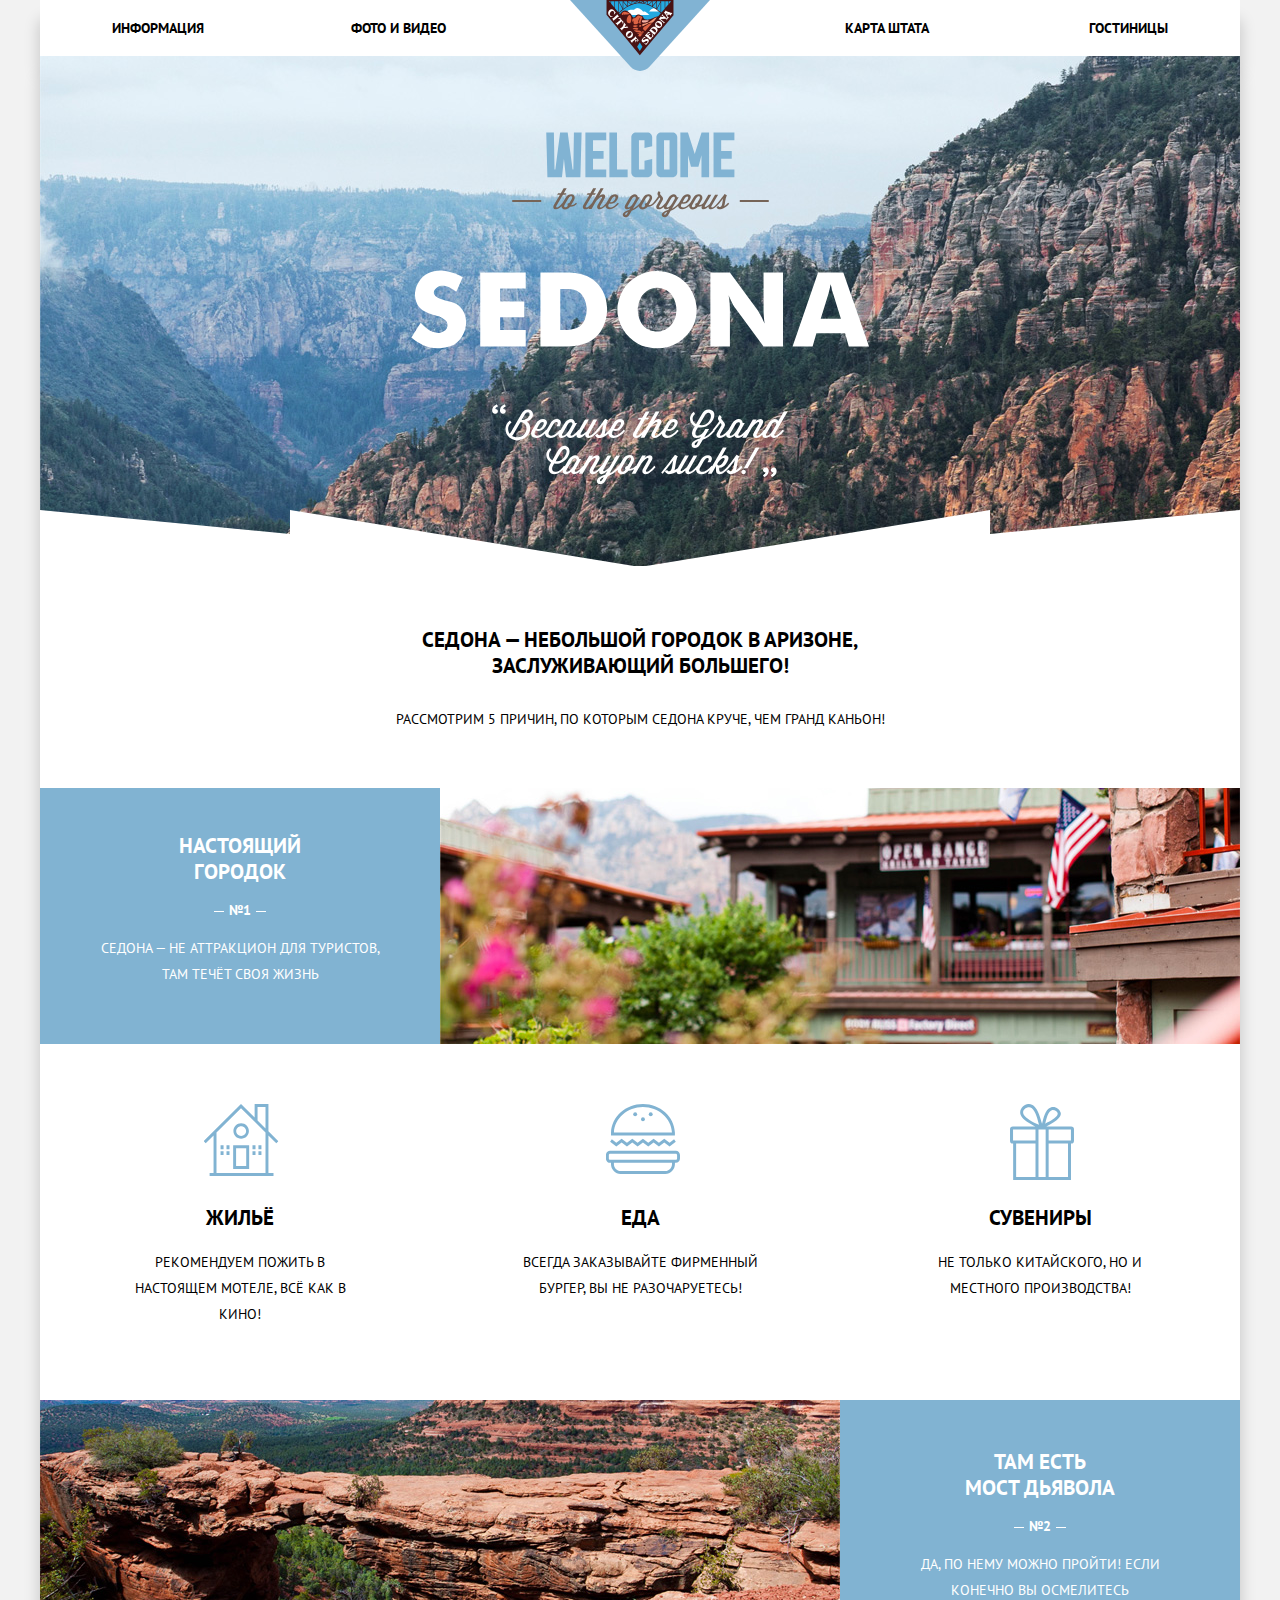
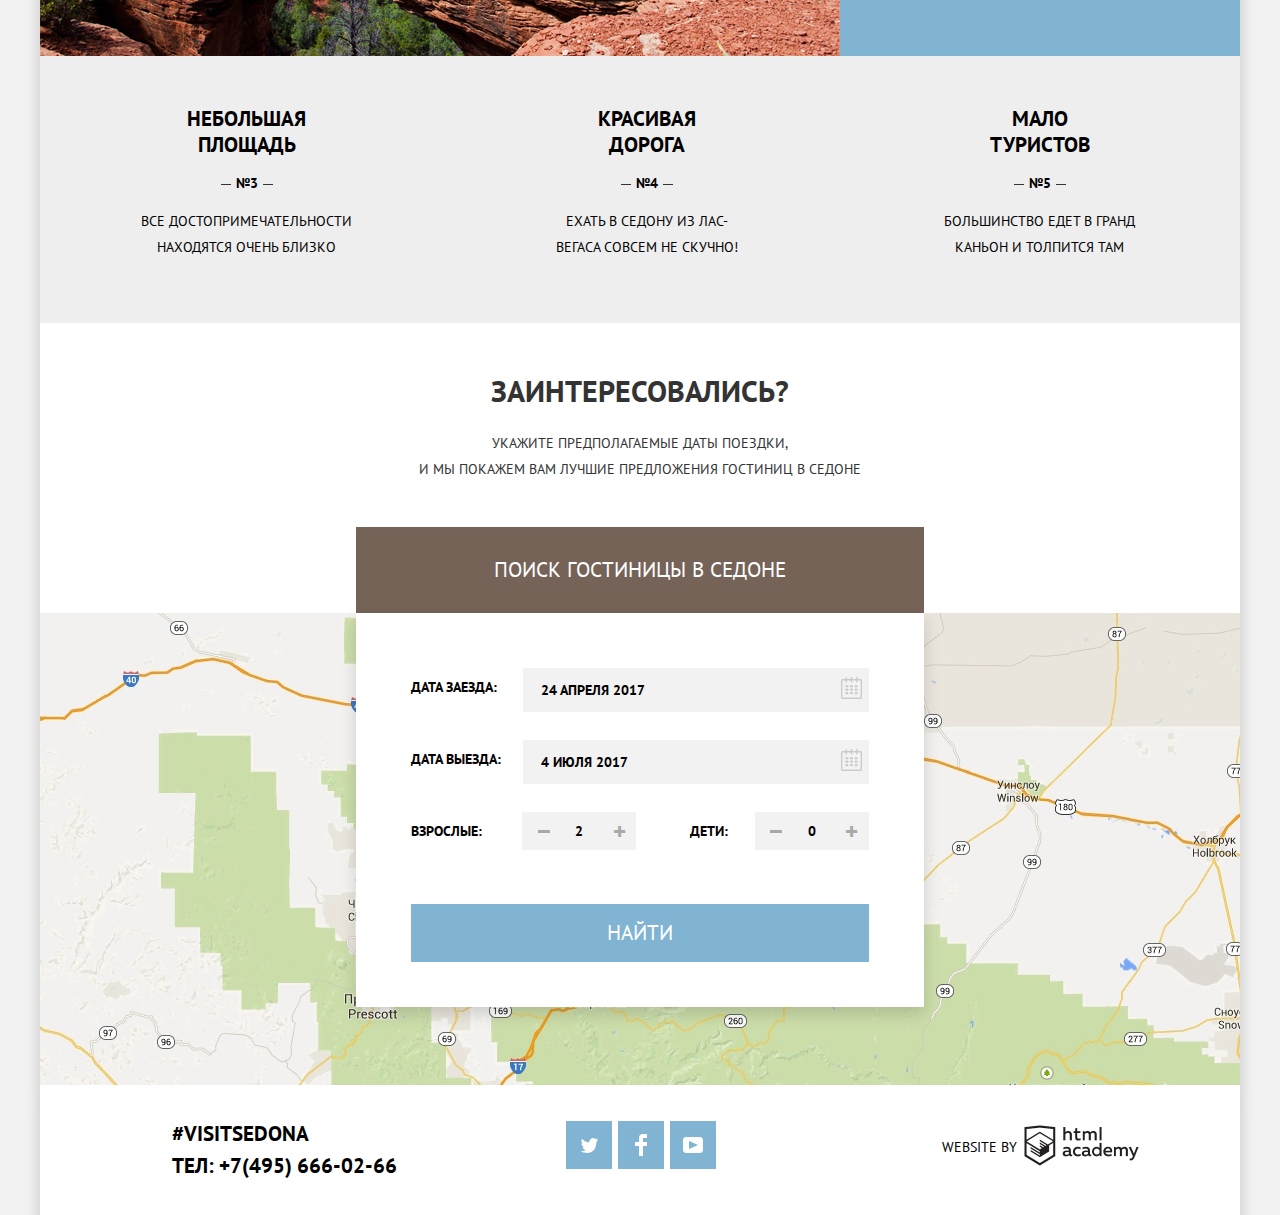
==== commit 69815b18: "Префиксер, минимайзер, без js" ====
--- a/index.html
+++ b/index.html
@@ -6,7 +6,7 @@
     <link href="https://fonts.googleapis.com/css?family=PT+Sans:400,400i,700,700i&display=swap&subset=cyrillic"
     rel="stylesheet">
     <link href="css/normalize.css" rel="stylesheet">
-    <link href="css/style.css" rel="stylesheet">
+    <link href="css/style-min.css" rel="stylesheet">
   </head>
   <body>
     <header class="main-header container">
@@ -94,7 +94,7 @@
           <p class="find-hotel__description">Укажите предполагаемые даты поездки,<br>
             и мы покажем вам лучшие предложения гостиниц в седоне</p>
           <button class="find-hotel__button">Поиск гостиницы в Седоне</button>
-          <section class="search">
+          <section class="search search-form-open">
             <h2 class="visually-hidden">Поиск гостиницы в Седоне</h2>
             <form class="search-form" method="post" action="https://echo.htmlacademy.ru">
               <p class="search-form__date">
@@ -147,5 +147,6 @@
           </a>
         </div>
       </footer>
-    </body>
-  </html>
+    <script src="js/script.js"></script>
+  </body>
+</html>
--- a/css/style-min.css
+++ b/css/style-min.css
@@ -0,0 +1 @@
+*{margin:0;padding:0;-webkit-box-sizing:border-box;box-sizing:border-box;outline:0}body{margin:0;padding:0;font-size:14px;line-height:26px;font-family:"PT Sans",Arial,sans-serif;color:#000;text-transform:uppercase;background-color:#f2f2f2}.container{width:1200px;margin:0 auto;padding:0;-webkit-box-shadow:0 35px 0 0 #fff,0 20px 15px 0 rgba(0,1,1,.2);box-shadow:0 35px 0 0 #fff,0 20px 15px 0 rgba(0,1,1,.2);background-color:#fff}.visually-hidden,.visually-hidden:not(:focus):not(:active),input[type=checkbox].visually-hidden{position:absolute;width:1px;height:1px;margin:-1px;border:0;padding:0;white-space:nowrap;-webkit-clip-path:inset(100%);clip-path:inset(100%);clip:rect(0 0 0 0);overflow:hidden}a{text-decoration:none}.main-header__menu,.reason-1__city-features,.reasons,.reasons__simple{list-style:none}.main-header__menu-item{font-size:14px;font-weight:700;color:#000}.main-header__menu-item:focus,.main-header__menu-item:hover{color:#81b3d2}.main-header__menu-item:active{color:rgba(0,0,0,.3)}.main-header__menu .current{color:#766357}.main-header__menu li{display:inline-block;width:239px;line-height:56px;text-align:left;vertical-align:middle}.main-header__menu li:nth-of-type(3n),.main-header__menu li:nth-of-type(4n){text-align:right}.main-header__menu li:nth-of-type(3){-webkit-box-flex:1;-ms-flex-positive:1;flex-grow:1}.main-header__menu li:nth-of-type(2){-webkit-box-flex:1;-ms-flex-positive:1;flex-grow:1}.city{display:-webkit-box;display:-ms-flexbox;display:flex;-webkit-box-pack:center;-ms-flex-pack:center;justify-content:center;padding-top:76px;padding-bottom:81px;color:#333;background-image:url(../img/intro-mask.svg),url(../img/background-photo.jpg);background-repeat:no-repeat;background-position:left bottom -3px,left top -84px;background-size:contain,100% 800px}.about-city{text-align:center}.about-city__description{background-color:#fff}.about-city__title{font-size:21px;font-weight:700}.find-hotel{font-size:14px;text-align:center;color:#333}.find-hotel__title{font-size:30px;font-weight:700;line-height:36px;margin-bottom:21px}.find-hotel__description{margin-bottom:45px}.find-hotel__button{width:568px;height:86px;font-size:21px;line-height:26px;text-align:center;text-transform:uppercase;color:#fff;background-color:#766357;border:none;cursor:pointer}.find-hotel{position:relative;padding-top:50px}.search{position:absolute;left:50%;z-index:1;width:568px;height:394px;padding:55px;background-color:#fff;-webkit-box-shadow:0 7px 15px 0 rgba(0,1,1,.15);box-shadow:0 7px 15px 0 rgba(0,1,1,.15);-webkit-transform:translateX(-50%);transform:translateX(-50%)}.search-form{display:-webkit-box;display:-ms-flexbox;display:flex;-webkit-box-orient:vertical;-webkit-box-direction:normal;-ms-flex-direction:column;flex-direction:column;font-size:14px;font-weight:700;color:#000}.search-form p{display:-webkit-box;display:-ms-flexbox;display:flex;-webkit-box-pack:justify;-ms-flex-pack:justify;justify-content:space-between}.search-form input[type=text]{width:346px;padding:12px 14px;background-color:#f2f2f2}.search-form input{background-color:#f2f2f2}.search-form input[type=text]::-webkit-input-placeholder{font-size:14px;font-weight:700;color:#000;text-transform:uppercase;border:solid 2px transparent}.search-form input[type=text]::-moz-placeholder{font-size:14px;font-weight:700;color:#000;text-transform:uppercase;border:solid 2px transparent}.search-form input[type=text]:-ms-input-placeholder{font-size:14px;font-weight:700;color:#000;text-transform:uppercase;border:solid 2px transparent}.search-form input[type=text]::-ms-input-placeholder{font-size:14px;font-weight:700;color:#000;text-transform:uppercase;border:solid 2px transparent}.search-form input,.search-form input[type=text]::placeholder{font-size:14px;font-weight:700;color:#000;text-transform:uppercase;border:solid 2px transparent}.search-form__date{position:relative;margin-bottom:28px}.search-form__date--calendar{position:absolute;top:9px;right:7px;display:block;width:21px;height:22px;background-image:url(../img/calendar.png);background-repeat:no-repeat;background-size:auto;background-color:transparent;border:none;cursor:pointer}.search-form input[type=text]:active+.search-form__date--calendar,.search-form input[type=text]:focus+.search-form__date--calendar,.search-form__date--calendar:active,.search-form__date--calendar:focus{background-image:url(../img/calendar-active.png)}.search-form input[type=text]:hover+.search-form__date--calendar,.search-form__date--calendar:hover{background-image:url(../img/calendar-hover.png)}.guest-amount{display:-webkit-box;display:-ms-flexbox;display:flex;-webkit-box-pack:justify;-ms-flex-pack:justify;justify-content:space-between;margin-bottom:54px}.guest-amount input[type=text]{width:38px;padding:6px}.guest-amount__children .minus{margin-left:27px}.guest-amount input[type=text]::-webkit-input-placeholder{display:inline-block;line-height:38px;text-align:center;vertical-align:middle}.guest-amount input[type=text]::-moz-placeholder{display:inline-block;line-height:38px;text-align:center;vertical-align:middle}.guest-amount input[type=text]:-ms-input-placeholder{display:inline-block;line-height:38px;text-align:center;vertical-align:middle}.guest-amount input[type=text]::-ms-input-placeholder{display:inline-block;line-height:38px;text-align:center;vertical-align:middle}.guest-amount input[type=text]::placeholder{display:inline-block;line-height:38px;text-align:center;vertical-align:middle}.button-amount{display:inline-block;width:38px;height:38px;background-color:#f2f2f2;border:none;cursor:pointer}.minus{margin-left:40px}.amount{position:relative}.minus::before{position:absolute;left:127px;top:18px;content:"";width:12px;height:3px;background-color:#a9a9a9;border:none;cursor:pointer}.plus::after{position:absolute;left:202px;top:5px;content:"+";font-size:25px;font-weight:700;color:#a9a9a9;border:none;cursor:pointer}.guest-amount__children .minus::before{left:80px}.guest-amount__children .plus::after{left:155px}.minus:focus::before,.minus:hover::before{background-color:#000}.plus:focus::after,.plus:hover::after{color:#000}.minus:active::before{background-color:#81b3d2}.plus:active::after{color:#81b3d2}.search-form label{display:inline-block;line-height:38px;vertical-align:middle}.search-form__button{width:458px;height:58px;font-size:21px;line-height:58px;text-transform:uppercase;vertical-align:middle;color:#fff;background-color:#81b3d2;border:none}.search-form input:focus{border:solid 2px #e5e5e5;background-color:#fff}.search-form input:hover{background-color:#ebebeb}.search-form__button:focus,.search-form__button:hover{background-color:#669ec0}.search-form__button:active{background-color:#5496bd;color:rgba(255,255,255,.3)}.find-hotel__button:focus,.find-hotel__button:hover{background-color:#604e43}.find-hotel__button:active{color:rgba(255,255,255,.3);background-color:#503e33}@-webkit-keyframes shake{0%,100%{-webkit-transform:translateX(-50%);transform:translateX(-50%)}10%,30%,50%,70%,90%{-webkit-transform:translateX(-49%);transform:translateX(-49%)}20%,40%,60%,80%{-webkit-transform:translateX(-51%);transform:translateX(-51%)}}@keyframes shake{0%,100%{-webkit-transform:translateX(-50%);transform:translateX(-50%)}10%,30%,50%,70%,90%{-webkit-transform:translateX(-49%);transform:translateX(-49%)}20%,40%,60%,80%{-webkit-transform:translateX(-51%);transform:translateX(-51%)}}.search-form-close{display:none}.search-form-error{border:1px solid red;-webkit-animation:shake .6s;animation:shake .6s}.search-form-open{display:block}.contacts{font-size:21px;line-height:26px;font-weight:700;color:#000}.contacts a{font-size:21px;font-weight:700;color:#000}.contacts a:focus,.contacts a:hover{color:#81b3d2}.contacts a:active{color:rgba(0,0,0,.3)}.footer__contacts{margin-right:169px}.social-link{display:inline-block;width:46px;height:48px;background-color:#81b3d2;background-position:center center;background-repeat:no-repeat}.social-link__twitter{background-image:url(../img/twitter.svg)}.social-link__fb{background-image:url(../img/fb-icon.svg)}.social-link__youtube{background-image:url(../img/youtube.svg)}.social-link:focus,.social-link:hover{background-color:#669ec0}.social-link:active{opacity:.3}.developed__logo{display:inline-block;width:115px;height:48px;background-image:url(../img/logo-htmlacademy.png);background-position:center 4px;background-repeat:no-repeat}.developed__logo:focus,.developed__logo:hover{background-image:url(../img/logo-htmla-hover.png)}.developed__logo:active{opacity:.3}.hotel__info{display:-webkit-box;display:-ms-flexbox;display:flex;-webkit-box-orient:vertical;-webkit-box-direction:normal;-ms-flex-direction:column;flex-direction:column;-webkit-box-flex:1;-ms-flex-positive:1;flex-grow:1;margin-left:30px;font-size:14px;line-height:21px;text-align:left;color:#333}.hotel__type{display:-webkit-box;display:-ms-flexbox;display:flex}.hotel__type p{min-width:116px}.hotel__type-of-action{display:-webkit-box;display:-ms-flexbox;display:flex;-webkit-box-align:end;-ms-flex-align:end;align-items:flex-end;-webkit-box-flex:1;-ms-flex-positive:1;flex-grow:1}.hotel__title{display:inline-block;margin-bottom:10px;font-size:21px;font-weight:700;line-height:21px;vertical-align:middle;color:#000;cursor:pointer}.hotel__title:focus,.hotel__title:hover{color:#81b3d2}.hotel__title:active{color:rgba(0,0,0,.3)}.hotel__raiting-mark{display:inline-block;-ms-flex-item-align:end;align-self:flex-end;width:110px;font-size:14px;line-height:27px;text-align:center;vertical-align:middle;color:#666;background-color:#f2f2f2}.hotel__raiting-star{-ms-flex-item-align:end;align-self:flex-end;height:17px;background-image:url(../img/star.svg);background-repeat:repeat-x}.hotel__raiting-star--good{width:36px}.hotel__raiting-star--fine{width:53px}.hotel__raiting-star--best{width:71px}.hotel__raiting{display:-webkit-box;display:-ms-flexbox;display:flex;-webkit-box-orient:vertical;-webkit-box-direction:normal;-ms-flex-direction:column;flex-direction:column;-webkit-box-pack:justify;-ms-flex-pack:justify;justify-content:space-between;font-size:14px;color:#666}.hotel__learn-more-button{display:inline-block;width:110px;margin-right:6px;font-size:14px;line-height:27px;font-weight:700;text-align:center;vertical-align:middle;color:#fff;background-color:#81b3d2}.hotel__learn-more-button:focus,.hotel__learn-more-button:hover{background-color:#669ec0}.hotel__learn-more-button:active{color:rgba(255,255,255,.3);background-color:#5496bd}.hotel__booking-button{width:142px;height:27px;font-size:14px;color:#fff;font-weight:700;text-transform:uppercase;background-color:#766357;border:none;cursor:pointer}.hotel__booking-button:focus,.hotel__booking-button:hover{background-color:#604e43}.hotel__booking-button:active{color:rgba(255,255,255,.3);background-color:#503e33}.reasons{font-size:14px;text-align:center;color:#000}.city-features__title,.reasons__title{font-size:21px;font-weight:700;text-align:center;color:#000}.reasons__reason-1,.reasons__reason-2{background-color:#81b3d2}.reasons__reason-1 .reasons__description,.reasons__reason-1 .reasons__title,.reasons__reason-2 .reasons__description,.reasons__reason-2 .reasons__title{color:#fff}.reason-1__city-features{background-color:#fff}.filter{font-size:14px;color:#fff;background-image:url(../img/filter-background.jpg);background-position:0 -300px;background-size:cover;background-repeat:no-repeat}.filter__title{margin-bottom:20px;font-size:16px;font-weight:700}.filter__button{width:136px;height:35px;margin-left:90px;font-size:14px;text-transform:uppercase;color:#fff;background-color:transparent;border:2px solid #fff;cursor:pointer}.filter__button:focus,.filter__button:hover{color:#000;background-color:#fff}.filter__form{display:-webkit-box;display:-ms-flexbox;display:flex;padding:31px 72px;background-color:transparent;-webkit-box-shadow:none;box-shadow:none}.filter__block-2{width:320px;margin-left:auto}.filter__block-2 .filter__title{margin-bottom:10px}.sort__result{font-size:21px;font-weight:700;color:#000;border:none}.sort-title{font-size:12px;color:#000}.sort-name{font-size:12px;color:#cacaca;border-bottom:1px dotted #81b3d2}.sort-name--active{color:#81b3d2;border:none}.sort-name:focus,.sort-name:hover{color:#81b3d2;border-bottom:1px dotted #81b3d2}.sort-name:active{color:#000;border:none}.main-header__menu{display:-webkit-box;display:-ms-flexbox;display:flex;-ms-flex-wrap:wrap;flex-wrap:wrap;-webkit-box-pack:justify;-ms-flex-pack:justify;justify-content:space-between;padding:0 72px}.main-header__logo{position:absolute;left:50%;top:0;-webkit-transform:translateX(-50%);transform:translateX(-50%)}.about-city{display:-webkit-box;display:-ms-flexbox;display:flex;-webkit-box-orient:vertical;-webkit-box-direction:normal;-ms-flex-direction:column;flex-direction:column;max-width:600px;margin:0 auto;padding-top:61px;padding-bottom:56px}.about-city__title{margin-bottom:27px}.footer{display:-webkit-box;display:-ms-flexbox;display:flex;-webkit-box-pack:justify;-ms-flex-pack:justify;justify-content:space-between;padding-top:36px;padding-right:101px;padding-bottom:36px;padding-left:132px}.social{display:-webkit-box;display:-ms-flexbox;display:flex;-webkit-box-pack:justify;-ms-flex-pack:justify;justify-content:space-between;width:150px;margin-right:auto}.hotel{display:-webkit-box;display:-ms-flexbox;display:flex;-webkit-box-pack:justify;-ms-flex-pack:justify;justify-content:space-between;padding:30px 72px;border-bottom:1px solid rgba(0,1,1,.2)}.hotel-list{border-top:1px solid rgba(0,1,1,.2)}.reasons{display:-webkit-box;display:-ms-flexbox;display:flex;-webkit-box-orient:horizontal;-webkit-box-direction:normal;-ms-flex-direction:row;flex-direction:row;-webkit-box-pack:justify;-ms-flex-pack:justify;justify-content:space-between;-ms-flex-wrap:wrap;flex-wrap:wrap}.reasons__reason-1,.reasons__reason-2{display:-webkit-box;display:-ms-flexbox;display:flex;-webkit-box-pack:justify;-ms-flex-pack:justify;justify-content:space-between;-ms-flex-wrap:nowrap;flex-wrap:nowrap;width:100%}.reasons__simple{display:-webkit-box;display:-ms-flexbox;display:flex;-webkit-box-pack:justify;-ms-flex-pack:justify;justify-content:space-between;background-color:#eee}.reason-1__city-features{display:-webkit-box;display:-ms-flexbox;display:flex;-webkit-box-pack:justify;-ms-flex-pack:justify;justify-content:space-between;padding-top:60px;padding-bottom:73px}.filer__form{display:-webkit-box;display:-ms-flexbox;display:flex;-webkit-box-pack:justify;-ms-flex-pack:justify;justify-content:space-between;-ms-flex-wrap:nowrap;flex-wrap:nowrap}.sort{display:-webkit-box;display:-ms-flexbox;display:flex}.reasons__description-block{max-width:280px;margin:0 auto;padding-top:45px}.reason-image{width:800px;height:256px}.reason-1__image{background-image:url(../img/feature-picture-1.jpg);background-repeat:no-repeat;background-position:0 -78px}.reason-2__image{background-image:url(../img/feature-picture-2.jpg);background-repeat:no-repeat;background-position:0 -78px}.reasons__reason-2 .reasons__description-block{max-width:303px;padding-top:49px}.reasons__title{display:-webkit-box;display:-ms-flexbox;display:flex;-webkit-box-orient:vertical;-webkit-box-direction:reverse;-ms-flex-direction:column-reverse;flex-direction:column-reverse}.reasons__number{padding:12px 0}.reasons__number::after,.reasons__number::before{content:"";display:inline-block;width:10px;height:1px;margin:0 5px;line-height:1px;vertical-align:middle;background-color:#fff}.city-features{position:relative;display:-webkit-box;display:-ms-flexbox;display:flex;-webkit-box-orient:vertical;-webkit-box-direction:normal;-ms-flex-direction:column;flex-direction:column;min-width:400px;padding-top:101px}.city-features p{max-width:252px;margin:0 auto}.reason-1__city-features .city-features__title{margin-bottom:18px}.city-features__title--house::before{position:absolute;top:0;left:201px;content:"";display:block;width:75px;height:75px;background-image:url(../img/icon-1.svg);background-repeat:no-repeat;-webkit-transform:translateX(-50%);transform:translateX(-50%)}.city-features__title--food::before{position:absolute;top:0;left:166px;content:"";display:block;width:74px;height:70px;background-image:url(../img/icon-3.svg);background-repeat:no-repeat}.city-features__title--gifts::before{position:absolute;top:0;left:170px;content:"";display:block;width:64px;height:76px;background-image:url(../img/icon-2.svg);background-repeat:no-repeat}.simple{min-width:208px;padding-top:50px;padding-right:97px;padding-bottom:63px;padding-left:95px;text-align:center}.reasons__description,.reasons__number{font-size:14px}.simple .reasons__number::after,.simple .reasons__number::before{background-color:#333}.developed{display:-webkit-box;display:-ms-flexbox;display:flex}.developed p{display:inline-block;margin-right:7px;line-height:52px;vertical-align:middle}.contacts__tag{padding-bottom:6px}.map{width:100%;height:472px;background-image:url(../img/map.jpg)}input[type=checkbox]+label::before{content:"";display:inline-block;width:27px;height:23px;margin-right:16px;line-height:23px;vertical-align:middle;background-image:url(../img/checkbox-off.svg);background-repeat:no-repeat}input[type=checkbox]:focus+label::before,input[type=checkbox]:hover+label::before{background-image:url(../img/checkbox-off.svg)}input[type=checkbox]:checked+label::before{background-image:url(../img/checkbox-on.svg)}input[type=checkbox]:checked:hover+label::before{background-image:url(../img/checkbox-on.svg)}input[type=checkbox]:disabled+label::before{opacity:.3}.filter__features-group{margin-right:120px;padding:0;border:none}.filter__features-group p{margin-bottom:20px}.filter__features-group p:last-child{margin-bottom:0}.filter__price{position:relative;margin-bottom:20px;padding:0;border:none}.price{width:157px;height:34px;margin-bottom:7px;font-size:14px;text-transform:uppercase;color:#fff;background-color:transparent;border:2px solid #fff}.price--min{padding-left:65px;border-right:none}.price--max{padding-left:60px;border-left:none}.price::-webkit-input-placeholder{display:inline-block;font-size:14px;line-height:32px;text-align:center;vertical-align:middle;text-transform:uppercase;color:#fff}.price::-moz-placeholder{display:inline-block;font-size:14px;line-height:32px;text-align:center;vertical-align:middle;text-transform:uppercase;color:#fff}.price:-ms-input-placeholder{display:inline-block;font-size:14px;line-height:32px;text-align:center;vertical-align:middle;text-transform:uppercase;color:#fff}.price::-ms-input-placeholder{display:inline-block;font-size:14px;line-height:32px;text-align:center;vertical-align:middle;text-transform:uppercase;color:#fff}.price::placeholder{display:inline-block;font-size:14px;line-height:32px;text-align:center;vertical-align:middle;text-transform:uppercase;color:#fff}.filter__price-per-day{display:-webkit-box;display:-ms-flexbox;display:flex;position:relative}.filter__price .filter__title::after{position:absolute;top:42px;left:168px;content:"";width:2px;height:22px;background-color:#fff}.toggle{display:inline-block;width:22px;height:22px;line-height:22px;vertical-align:middle;background-image:url(../img/filter-button.svg);background-repeat:no-repeat;cursor:pointer}.toggle-left::after{content:"";display:inline-block;width:260px;height:2px;line-height:22px;vertical-align:middle;background-color:#fff;opacity:1}.toggle-right::before{content:"";display:inline-block;width:60px;height:2px;line-height:22px;vertical-align:middle;background-color:#fff;opacity:.3}.toggle-right{margin-left:228px}.toggle:hover{background-size:22px 24px}.sort{display:-webkit-box;display:-ms-flexbox;display:flex;padding:31px 72px}.sort__result{margin-right:48px}.sort-title{margin-right:43px}.sort .sort-name{display:inline-block;height:21px;margin-right:32px;line-height:21px;vertical-align:middle}.search__sort-type{display:-webkit-box;display:-ms-flexbox;display:flex;-webkit-box-align:center;-ms-flex-align:center;align-items:center;margin-left:auto}.search__sort-type--up{width:11px;height:10px;margin-right:13px;background-image:url(../img/icon-up-dir.png);background-repeat:no-repeat;opacity:.3}.search__sort-type--up:focus,.search__sort-type--up:hover{background-image:url(../img/icon-up-dir.png);opacity:1}.search__sort-type--up:active{background-image:url(../img/icon-up-dir-active.png)}.search__sort-type--down{width:11px;height:10px;background-image:url(../img/icon-down-dir.png);background-repeat:no-repeat;opacity:.3}.search__sort-type--down:focus,.search__sort-type--down:hover{background-image:url(../img/icon-down-dir.png);opacity:1}.search__sort-type--down:active{background-image:url(../img/icon-down-dir-active.png)}.search__sort-type--active{width:11px;height:10px;background-image:url(../img/icon-down-dir-active.png);opacity:1}
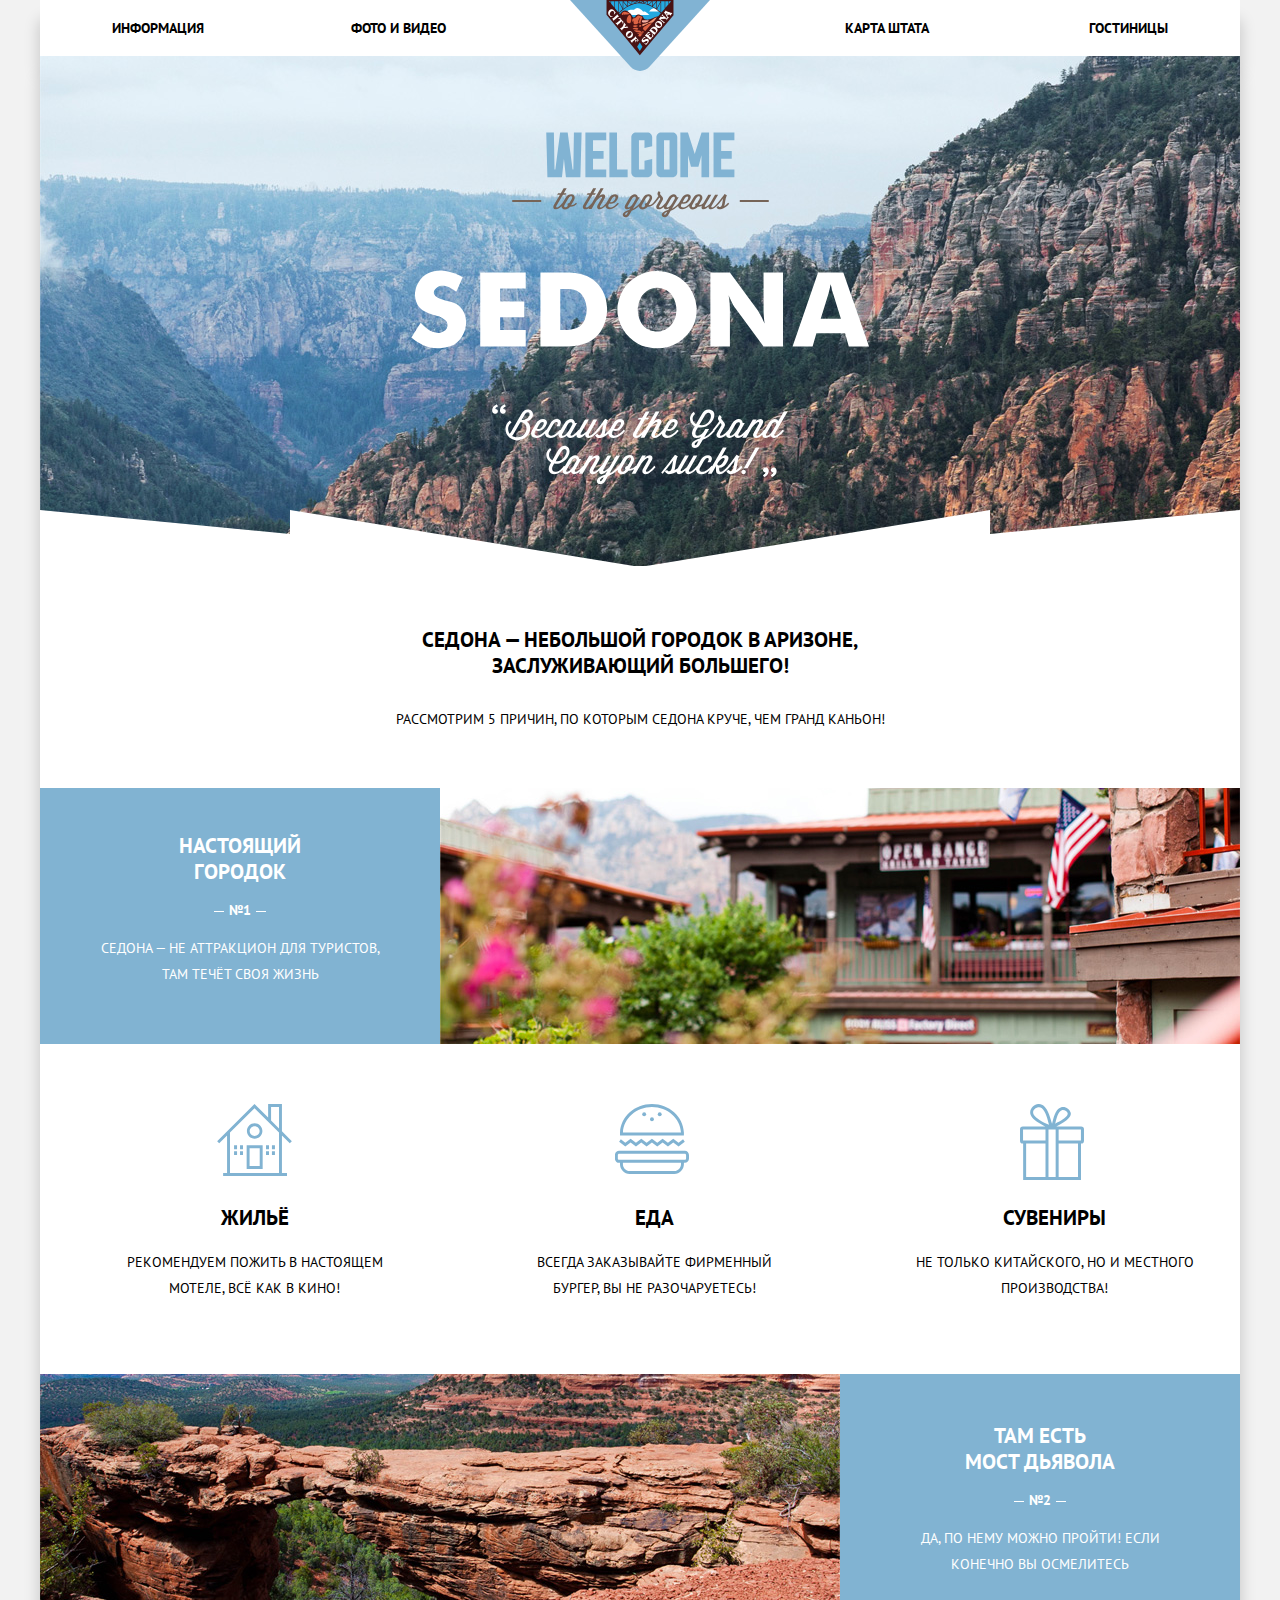
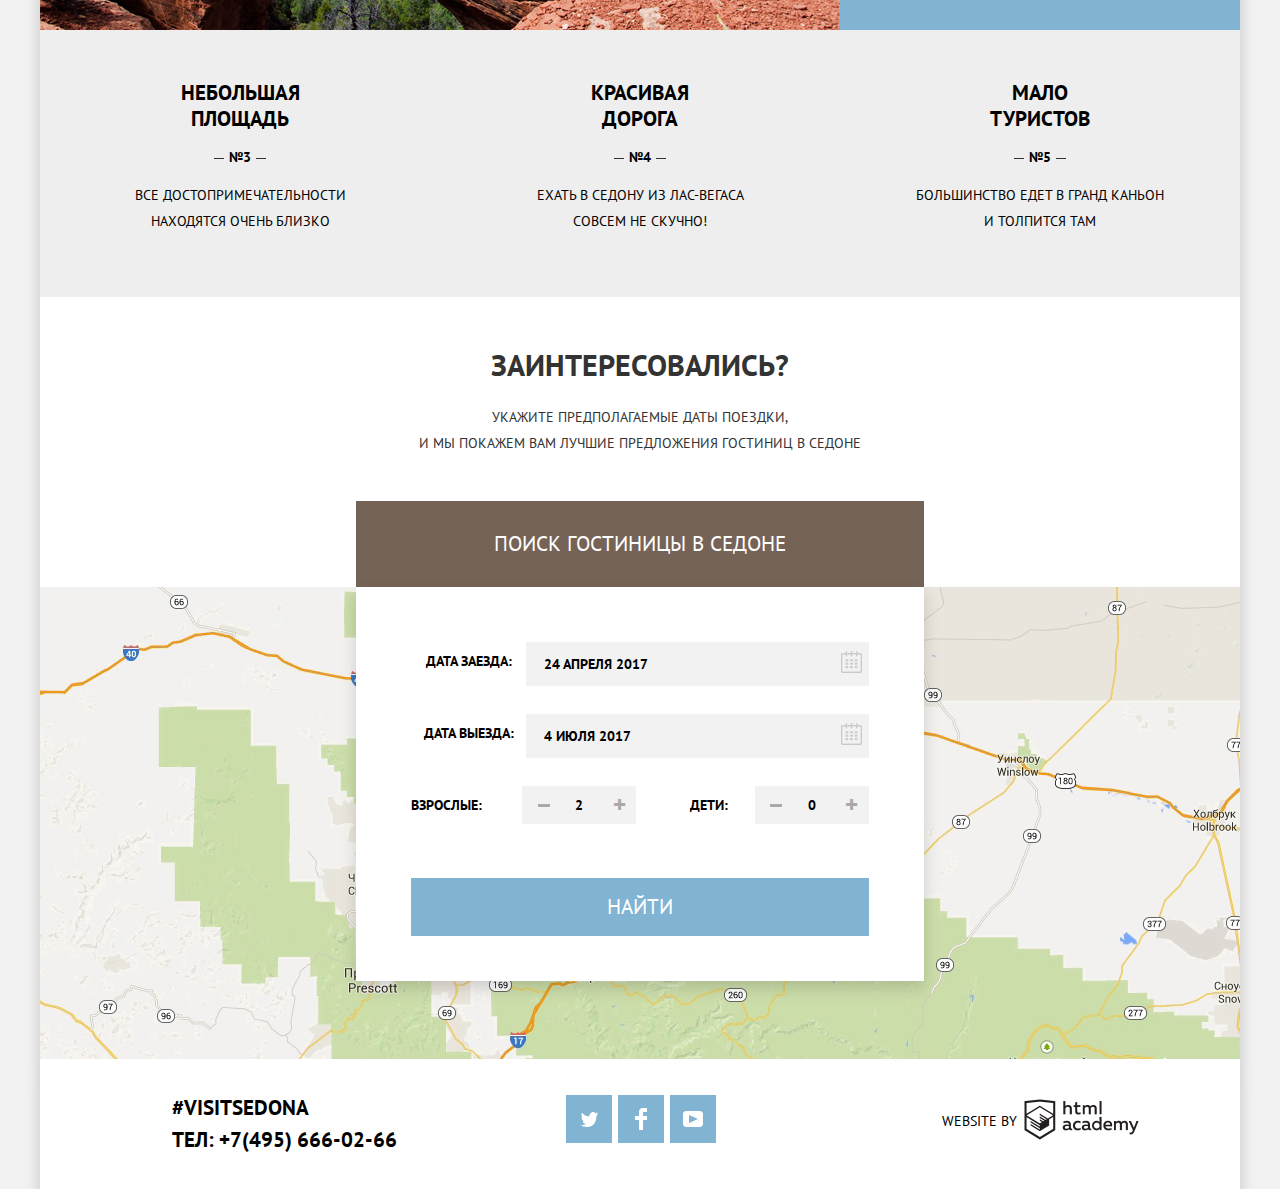
==== commit 286577ea: "Правки+js" ====
--- a/index.html
+++ b/index.html
@@ -11,7 +11,7 @@
   <body>
     <header class="main-header container">
       <nav class="main-header__nav">
-        <a class="main-header__logo" href="#" title="На главную">
+        <a class="main-header__logo" aria-label="Логотип сайта">
           <img src="img/logo-sedona.svg" width="140" height="71" alt="Логотип города">
         </a>
         <ul class="main-header__menu">
@@ -99,26 +99,26 @@
             <form class="search-form" method="post" action="https://echo.htmlacademy.ru">
               <p class="search-form__date">
                 <label for="check-in">Дата заезда:</label>
-                <input type="text" id="check-in" name="check-in-date" placeholder="24 апреля 2017">
-                <button type="button" class="search-form__date--calendar" title="Выбрать дату"></button>
+                <input type="text" id="check-in" name="check-in-date" placeholder="24 апреля 2017" aria-label="Введите дату прибытия">
+                <button type="button" class="search-form__date--calendar" aria-label="Нажмите, чтобы выбрать дату"></button>
               </p>
               <p class="search-form__date">
                 <label for="check-out">Дата выезда:</label>
-                <input type="text" id="check-out" name="check-out-date" placeholder="4 июля 2017">
-                <button type="button" class="search-form__date--calendar" title="Выбрать дату"></button>
+                <input type="text" id="check-out" name="check-out-date" placeholder="4 июля 2017" aria-label="Введите дату отъезда">
+                <button type="button" class="search-form__date--calendar" aria-label="Нажмите, чтобы выбрать дату"></button>
               </p>
               <div class="guest-amount">
                 <p class="amount guest-amount__older">
                   <label for="guests">Взрослые:</label>
-                  <button type="button" class="button-amount minus" title="Уменьшить количество гостей"></button>
-                  <input type="text" id="guests" placeholder="2">
-                  <button type="button" class="button-amount plus" title="Увеличить количество гостей"></button>
+                  <button type="button" class="button-amount minus" aria-label="Нажмите, чтобы уменьшить количество гостей на 1"></button>
+                  <input type="text" id="guests" placeholder="2" aria-label="Введите количество взрослых гостей">
+                  <button type="button" class="button-amount plus" aria-label="Нажмите, чтобы увеличить количество гостей на 1"></button>
                 </p>
                 <p class="amount guest-amount__children">
                   <label for="guests-children">Дети:</label>
-                  <button type="button" class="button-amount minus" title="Уменьшить количество детей"></button>
-                  <input type="text" id="guests-children" placeholder="0">
-                  <button type="button" class="button-amount plus" title="Увеличить количество детей"></button>
+                  <button type="button" class="button-amount minus" aria-label="Нажмите, чтобы уменьшить количество гостей на 1"></button>
+                  <input type="text" id="guests-children" placeholder="0" aria-label="Введите количество детей, путешествующих с вами">
+                  <button type="button" class="button-amount plus" aria-label="Нажмите, чтобы увеличить количество гостей на 1"></button>
                 </p>
               </div>
               <button class="search-form__button">Найти</button>
@@ -134,16 +134,16 @@
       <footer class="footer container">
         <div class="footer__contacts">
           <p class="contacts contacts__tag">#visitSEDONA</p>
-          <p class="contacts contacts__phone">Тел: <a href="tel:+7495660266">+7(495) 666-02-66</a></p>
+          <p class="contacts contacts__phone">Тел: <a href="tel:+7495660266" aria-label="Телефон турфирмы">+7(495) 666-02-66</a></p>
         </div>
         <div class="social">
-          <a class="social-link social-link__twitter" href="#" title="twiter link"></a>
-          <a class="social-link social-link__fb" href="#" title="facebook link"></a>
-          <a class="social-link social-link__youtube" href="#" title="Youtube link"></a>
+          <a class="social-link social-link__twitter" href="#" aria-label="Ссылка на наш твитттер"></a>
+          <a class="social-link social-link__fb" href="#" aria-label="Ссылка на группу в фейсбуке"></a>
+          <a class="social-link social-link__youtube" href="#" aria-label="Ссылка на Youtube-канал"></a>
         </div>
         <div class="developed">
           <p>Website by</p>
-          <a class="developed__logo" href="https://htmlacademy.ru/intensive/htmlcss" title="HTML Academy">
+          <a class="developed__logo" href="https://htmlacademy.ru/intensive/htmlcss" aria-label="Логотип HTML Academy">
           </a>
         </div>
       </footer>
--- a/css/style-min.css
+++ b/css/style-min.css
@@ -1 +1 @@
-*{margin:0;padding:0;-webkit-box-sizing:border-box;box-sizing:border-box;outline:0}body{margin:0;padding:0;font-size:14px;line-height:26px;font-family:"PT Sans",Arial,sans-serif;color:#000;text-transform:uppercase;background-color:#f2f2f2}.container{width:1200px;margin:0 auto;padding:0;-webkit-box-shadow:0 35px 0 0 #fff,0 20px 15px 0 rgba(0,1,1,.2);box-shadow:0 35px 0 0 #fff,0 20px 15px 0 rgba(0,1,1,.2);background-color:#fff}.visually-hidden,.visually-hidden:not(:focus):not(:active),input[type=checkbox].visually-hidden{position:absolute;width:1px;height:1px;margin:-1px;border:0;padding:0;white-space:nowrap;-webkit-clip-path:inset(100%);clip-path:inset(100%);clip:rect(0 0 0 0);overflow:hidden}a{text-decoration:none}.main-header__menu,.reason-1__city-features,.reasons,.reasons__simple{list-style:none}.main-header__menu-item{font-size:14px;font-weight:700;color:#000}.main-header__menu-item:focus,.main-header__menu-item:hover{color:#81b3d2}.main-header__menu-item:active{color:rgba(0,0,0,.3)}.main-header__menu .current{color:#766357}.main-header__menu li{display:inline-block;width:239px;line-height:56px;text-align:left;vertical-align:middle}.main-header__menu li:nth-of-type(3n),.main-header__menu li:nth-of-type(4n){text-align:right}.main-header__menu li:nth-of-type(3){-webkit-box-flex:1;-ms-flex-positive:1;flex-grow:1}.main-header__menu li:nth-of-type(2){-webkit-box-flex:1;-ms-flex-positive:1;flex-grow:1}.city{display:-webkit-box;display:-ms-flexbox;display:flex;-webkit-box-pack:center;-ms-flex-pack:center;justify-content:center;padding-top:76px;padding-bottom:81px;color:#333;background-image:url(../img/intro-mask.svg),url(../img/background-photo.jpg);background-repeat:no-repeat;background-position:left bottom -3px,left top -84px;background-size:contain,100% 800px}.about-city{text-align:center}.about-city__description{background-color:#fff}.about-city__title{font-size:21px;font-weight:700}.find-hotel{font-size:14px;text-align:center;color:#333}.find-hotel__title{font-size:30px;font-weight:700;line-height:36px;margin-bottom:21px}.find-hotel__description{margin-bottom:45px}.find-hotel__button{width:568px;height:86px;font-size:21px;line-height:26px;text-align:center;text-transform:uppercase;color:#fff;background-color:#766357;border:none;cursor:pointer}.find-hotel{position:relative;padding-top:50px}.search{position:absolute;left:50%;z-index:1;width:568px;height:394px;padding:55px;background-color:#fff;-webkit-box-shadow:0 7px 15px 0 rgba(0,1,1,.15);box-shadow:0 7px 15px 0 rgba(0,1,1,.15);-webkit-transform:translateX(-50%);transform:translateX(-50%)}.search-form{display:-webkit-box;display:-ms-flexbox;display:flex;-webkit-box-orient:vertical;-webkit-box-direction:normal;-ms-flex-direction:column;flex-direction:column;font-size:14px;font-weight:700;color:#000}.search-form p{display:-webkit-box;display:-ms-flexbox;display:flex;-webkit-box-pack:justify;-ms-flex-pack:justify;justify-content:space-between}.search-form input[type=text]{width:346px;padding:12px 14px;background-color:#f2f2f2}.search-form input{background-color:#f2f2f2}.search-form input[type=text]::-webkit-input-placeholder{font-size:14px;font-weight:700;color:#000;text-transform:uppercase;border:solid 2px transparent}.search-form input[type=text]::-moz-placeholder{font-size:14px;font-weight:700;color:#000;text-transform:uppercase;border:solid 2px transparent}.search-form input[type=text]:-ms-input-placeholder{font-size:14px;font-weight:700;color:#000;text-transform:uppercase;border:solid 2px transparent}.search-form input[type=text]::-ms-input-placeholder{font-size:14px;font-weight:700;color:#000;text-transform:uppercase;border:solid 2px transparent}.search-form input,.search-form input[type=text]::placeholder{font-size:14px;font-weight:700;color:#000;text-transform:uppercase;border:solid 2px transparent}.search-form__date{position:relative;margin-bottom:28px}.search-form__date--calendar{position:absolute;top:9px;right:7px;display:block;width:21px;height:22px;background-image:url(../img/calendar.png);background-repeat:no-repeat;background-size:auto;background-color:transparent;border:none;cursor:pointer}.search-form input[type=text]:active+.search-form__date--calendar,.search-form input[type=text]:focus+.search-form__date--calendar,.search-form__date--calendar:active,.search-form__date--calendar:focus{background-image:url(../img/calendar-active.png)}.search-form input[type=text]:hover+.search-form__date--calendar,.search-form__date--calendar:hover{background-image:url(../img/calendar-hover.png)}.guest-amount{display:-webkit-box;display:-ms-flexbox;display:flex;-webkit-box-pack:justify;-ms-flex-pack:justify;justify-content:space-between;margin-bottom:54px}.guest-amount input[type=text]{width:38px;padding:6px}.guest-amount__children .minus{margin-left:27px}.guest-amount input[type=text]::-webkit-input-placeholder{display:inline-block;line-height:38px;text-align:center;vertical-align:middle}.guest-amount input[type=text]::-moz-placeholder{display:inline-block;line-height:38px;text-align:center;vertical-align:middle}.guest-amount input[type=text]:-ms-input-placeholder{display:inline-block;line-height:38px;text-align:center;vertical-align:middle}.guest-amount input[type=text]::-ms-input-placeholder{display:inline-block;line-height:38px;text-align:center;vertical-align:middle}.guest-amount input[type=text]::placeholder{display:inline-block;line-height:38px;text-align:center;vertical-align:middle}.button-amount{display:inline-block;width:38px;height:38px;background-color:#f2f2f2;border:none;cursor:pointer}.minus{margin-left:40px}.amount{position:relative}.minus::before{position:absolute;left:127px;top:18px;content:"";width:12px;height:3px;background-color:#a9a9a9;border:none;cursor:pointer}.plus::after{position:absolute;left:202px;top:5px;content:"+";font-size:25px;font-weight:700;color:#a9a9a9;border:none;cursor:pointer}.guest-amount__children .minus::before{left:80px}.guest-amount__children .plus::after{left:155px}.minus:focus::before,.minus:hover::before{background-color:#000}.plus:focus::after,.plus:hover::after{color:#000}.minus:active::before{background-color:#81b3d2}.plus:active::after{color:#81b3d2}.search-form label{display:inline-block;line-height:38px;vertical-align:middle}.search-form__button{width:458px;height:58px;font-size:21px;line-height:58px;text-transform:uppercase;vertical-align:middle;color:#fff;background-color:#81b3d2;border:none}.search-form input:focus{border:solid 2px #e5e5e5;background-color:#fff}.search-form input:hover{background-color:#ebebeb}.search-form__button:focus,.search-form__button:hover{background-color:#669ec0}.search-form__button:active{background-color:#5496bd;color:rgba(255,255,255,.3)}.find-hotel__button:focus,.find-hotel__button:hover{background-color:#604e43}.find-hotel__button:active{color:rgba(255,255,255,.3);background-color:#503e33}@-webkit-keyframes shake{0%,100%{-webkit-transform:translateX(-50%);transform:translateX(-50%)}10%,30%,50%,70%,90%{-webkit-transform:translateX(-49%);transform:translateX(-49%)}20%,40%,60%,80%{-webkit-transform:translateX(-51%);transform:translateX(-51%)}}@keyframes shake{0%,100%{-webkit-transform:translateX(-50%);transform:translateX(-50%)}10%,30%,50%,70%,90%{-webkit-transform:translateX(-49%);transform:translateX(-49%)}20%,40%,60%,80%{-webkit-transform:translateX(-51%);transform:translateX(-51%)}}.search-form-close{display:none}.search-form-error{border:1px solid red;-webkit-animation:shake .6s;animation:shake .6s}.search-form-open{display:block}.contacts{font-size:21px;line-height:26px;font-weight:700;color:#000}.contacts a{font-size:21px;font-weight:700;color:#000}.contacts a:focus,.contacts a:hover{color:#81b3d2}.contacts a:active{color:rgba(0,0,0,.3)}.footer__contacts{margin-right:169px}.social-link{display:inline-block;width:46px;height:48px;background-color:#81b3d2;background-position:center center;background-repeat:no-repeat}.social-link__twitter{background-image:url(../img/twitter.svg)}.social-link__fb{background-image:url(../img/fb-icon.svg)}.social-link__youtube{background-image:url(../img/youtube.svg)}.social-link:focus,.social-link:hover{background-color:#669ec0}.social-link:active{opacity:.3}.developed__logo{display:inline-block;width:115px;height:48px;background-image:url(../img/logo-htmlacademy.png);background-position:center 4px;background-repeat:no-repeat}.developed__logo:focus,.developed__logo:hover{background-image:url(../img/logo-htmla-hover.png)}.developed__logo:active{opacity:.3}.hotel__info{display:-webkit-box;display:-ms-flexbox;display:flex;-webkit-box-orient:vertical;-webkit-box-direction:normal;-ms-flex-direction:column;flex-direction:column;-webkit-box-flex:1;-ms-flex-positive:1;flex-grow:1;margin-left:30px;font-size:14px;line-height:21px;text-align:left;color:#333}.hotel__type{display:-webkit-box;display:-ms-flexbox;display:flex}.hotel__type p{min-width:116px}.hotel__type-of-action{display:-webkit-box;display:-ms-flexbox;display:flex;-webkit-box-align:end;-ms-flex-align:end;align-items:flex-end;-webkit-box-flex:1;-ms-flex-positive:1;flex-grow:1}.hotel__title{display:inline-block;margin-bottom:10px;font-size:21px;font-weight:700;line-height:21px;vertical-align:middle;color:#000;cursor:pointer}.hotel__title:focus,.hotel__title:hover{color:#81b3d2}.hotel__title:active{color:rgba(0,0,0,.3)}.hotel__raiting-mark{display:inline-block;-ms-flex-item-align:end;align-self:flex-end;width:110px;font-size:14px;line-height:27px;text-align:center;vertical-align:middle;color:#666;background-color:#f2f2f2}.hotel__raiting-star{-ms-flex-item-align:end;align-self:flex-end;height:17px;background-image:url(../img/star.svg);background-repeat:repeat-x}.hotel__raiting-star--good{width:36px}.hotel__raiting-star--fine{width:53px}.hotel__raiting-star--best{width:71px}.hotel__raiting{display:-webkit-box;display:-ms-flexbox;display:flex;-webkit-box-orient:vertical;-webkit-box-direction:normal;-ms-flex-direction:column;flex-direction:column;-webkit-box-pack:justify;-ms-flex-pack:justify;justify-content:space-between;font-size:14px;color:#666}.hotel__learn-more-button{display:inline-block;width:110px;margin-right:6px;font-size:14px;line-height:27px;font-weight:700;text-align:center;vertical-align:middle;color:#fff;background-color:#81b3d2}.hotel__learn-more-button:focus,.hotel__learn-more-button:hover{background-color:#669ec0}.hotel__learn-more-button:active{color:rgba(255,255,255,.3);background-color:#5496bd}.hotel__booking-button{width:142px;height:27px;font-size:14px;color:#fff;font-weight:700;text-transform:uppercase;background-color:#766357;border:none;cursor:pointer}.hotel__booking-button:focus,.hotel__booking-button:hover{background-color:#604e43}.hotel__booking-button:active{color:rgba(255,255,255,.3);background-color:#503e33}.reasons{font-size:14px;text-align:center;color:#000}.city-features__title,.reasons__title{font-size:21px;font-weight:700;text-align:center;color:#000}.reasons__reason-1,.reasons__reason-2{background-color:#81b3d2}.reasons__reason-1 .reasons__description,.reasons__reason-1 .reasons__title,.reasons__reason-2 .reasons__description,.reasons__reason-2 .reasons__title{color:#fff}.reason-1__city-features{background-color:#fff}.filter{font-size:14px;color:#fff;background-image:url(../img/filter-background.jpg);background-position:0 -300px;background-size:cover;background-repeat:no-repeat}.filter__title{margin-bottom:20px;font-size:16px;font-weight:700}.filter__button{width:136px;height:35px;margin-left:90px;font-size:14px;text-transform:uppercase;color:#fff;background-color:transparent;border:2px solid #fff;cursor:pointer}.filter__button:focus,.filter__button:hover{color:#000;background-color:#fff}.filter__form{display:-webkit-box;display:-ms-flexbox;display:flex;padding:31px 72px;background-color:transparent;-webkit-box-shadow:none;box-shadow:none}.filter__block-2{width:320px;margin-left:auto}.filter__block-2 .filter__title{margin-bottom:10px}.sort__result{font-size:21px;font-weight:700;color:#000;border:none}.sort-title{font-size:12px;color:#000}.sort-name{font-size:12px;color:#cacaca;border-bottom:1px dotted #81b3d2}.sort-name--active{color:#81b3d2;border:none}.sort-name:focus,.sort-name:hover{color:#81b3d2;border-bottom:1px dotted #81b3d2}.sort-name:active{color:#000;border:none}.main-header__menu{display:-webkit-box;display:-ms-flexbox;display:flex;-ms-flex-wrap:wrap;flex-wrap:wrap;-webkit-box-pack:justify;-ms-flex-pack:justify;justify-content:space-between;padding:0 72px}.main-header__logo{position:absolute;left:50%;top:0;-webkit-transform:translateX(-50%);transform:translateX(-50%)}.about-city{display:-webkit-box;display:-ms-flexbox;display:flex;-webkit-box-orient:vertical;-webkit-box-direction:normal;-ms-flex-direction:column;flex-direction:column;max-width:600px;margin:0 auto;padding-top:61px;padding-bottom:56px}.about-city__title{margin-bottom:27px}.footer{display:-webkit-box;display:-ms-flexbox;display:flex;-webkit-box-pack:justify;-ms-flex-pack:justify;justify-content:space-between;padding-top:36px;padding-right:101px;padding-bottom:36px;padding-left:132px}.social{display:-webkit-box;display:-ms-flexbox;display:flex;-webkit-box-pack:justify;-ms-flex-pack:justify;justify-content:space-between;width:150px;margin-right:auto}.hotel{display:-webkit-box;display:-ms-flexbox;display:flex;-webkit-box-pack:justify;-ms-flex-pack:justify;justify-content:space-between;padding:30px 72px;border-bottom:1px solid rgba(0,1,1,.2)}.hotel-list{border-top:1px solid rgba(0,1,1,.2)}.reasons{display:-webkit-box;display:-ms-flexbox;display:flex;-webkit-box-orient:horizontal;-webkit-box-direction:normal;-ms-flex-direction:row;flex-direction:row;-webkit-box-pack:justify;-ms-flex-pack:justify;justify-content:space-between;-ms-flex-wrap:wrap;flex-wrap:wrap}.reasons__reason-1,.reasons__reason-2{display:-webkit-box;display:-ms-flexbox;display:flex;-webkit-box-pack:justify;-ms-flex-pack:justify;justify-content:space-between;-ms-flex-wrap:nowrap;flex-wrap:nowrap;width:100%}.reasons__simple{display:-webkit-box;display:-ms-flexbox;display:flex;-webkit-box-pack:justify;-ms-flex-pack:justify;justify-content:space-between;background-color:#eee}.reason-1__city-features{display:-webkit-box;display:-ms-flexbox;display:flex;-webkit-box-pack:justify;-ms-flex-pack:justify;justify-content:space-between;padding-top:60px;padding-bottom:73px}.filer__form{display:-webkit-box;display:-ms-flexbox;display:flex;-webkit-box-pack:justify;-ms-flex-pack:justify;justify-content:space-between;-ms-flex-wrap:nowrap;flex-wrap:nowrap}.sort{display:-webkit-box;display:-ms-flexbox;display:flex}.reasons__description-block{max-width:280px;margin:0 auto;padding-top:45px}.reason-image{width:800px;height:256px}.reason-1__image{background-image:url(../img/feature-picture-1.jpg);background-repeat:no-repeat;background-position:0 -78px}.reason-2__image{background-image:url(../img/feature-picture-2.jpg);background-repeat:no-repeat;background-position:0 -78px}.reasons__reason-2 .reasons__description-block{max-width:303px;padding-top:49px}.reasons__title{display:-webkit-box;display:-ms-flexbox;display:flex;-webkit-box-orient:vertical;-webkit-box-direction:reverse;-ms-flex-direction:column-reverse;flex-direction:column-reverse}.reasons__number{padding:12px 0}.reasons__number::after,.reasons__number::before{content:"";display:inline-block;width:10px;height:1px;margin:0 5px;line-height:1px;vertical-align:middle;background-color:#fff}.city-features{position:relative;display:-webkit-box;display:-ms-flexbox;display:flex;-webkit-box-orient:vertical;-webkit-box-direction:normal;-ms-flex-direction:column;flex-direction:column;min-width:400px;padding-top:101px}.city-features p{max-width:252px;margin:0 auto}.reason-1__city-features .city-features__title{margin-bottom:18px}.city-features__title--house::before{position:absolute;top:0;left:201px;content:"";display:block;width:75px;height:75px;background-image:url(../img/icon-1.svg);background-repeat:no-repeat;-webkit-transform:translateX(-50%);transform:translateX(-50%)}.city-features__title--food::before{position:absolute;top:0;left:166px;content:"";display:block;width:74px;height:70px;background-image:url(../img/icon-3.svg);background-repeat:no-repeat}.city-features__title--gifts::before{position:absolute;top:0;left:170px;content:"";display:block;width:64px;height:76px;background-image:url(../img/icon-2.svg);background-repeat:no-repeat}.simple{min-width:208px;padding-top:50px;padding-right:97px;padding-bottom:63px;padding-left:95px;text-align:center}.reasons__description,.reasons__number{font-size:14px}.simple .reasons__number::after,.simple .reasons__number::before{background-color:#333}.developed{display:-webkit-box;display:-ms-flexbox;display:flex}.developed p{display:inline-block;margin-right:7px;line-height:52px;vertical-align:middle}.contacts__tag{padding-bottom:6px}.map{width:100%;height:472px;background-image:url(../img/map.jpg)}input[type=checkbox]+label::before{content:"";display:inline-block;width:27px;height:23px;margin-right:16px;line-height:23px;vertical-align:middle;background-image:url(../img/checkbox-off.svg);background-repeat:no-repeat}input[type=checkbox]:focus+label::before,input[type=checkbox]:hover+label::before{background-image:url(../img/checkbox-off.svg)}input[type=checkbox]:checked+label::before{background-image:url(../img/checkbox-on.svg)}input[type=checkbox]:checked:hover+label::before{background-image:url(../img/checkbox-on.svg)}input[type=checkbox]:disabled+label::before{opacity:.3}.filter__features-group{margin-right:120px;padding:0;border:none}.filter__features-group p{margin-bottom:20px}.filter__features-group p:last-child{margin-bottom:0}.filter__price{position:relative;margin-bottom:20px;padding:0;border:none}.price{width:157px;height:34px;margin-bottom:7px;font-size:14px;text-transform:uppercase;color:#fff;background-color:transparent;border:2px solid #fff}.price--min{padding-left:65px;border-right:none}.price--max{padding-left:60px;border-left:none}.price::-webkit-input-placeholder{display:inline-block;font-size:14px;line-height:32px;text-align:center;vertical-align:middle;text-transform:uppercase;color:#fff}.price::-moz-placeholder{display:inline-block;font-size:14px;line-height:32px;text-align:center;vertical-align:middle;text-transform:uppercase;color:#fff}.price:-ms-input-placeholder{display:inline-block;font-size:14px;line-height:32px;text-align:center;vertical-align:middle;text-transform:uppercase;color:#fff}.price::-ms-input-placeholder{display:inline-block;font-size:14px;line-height:32px;text-align:center;vertical-align:middle;text-transform:uppercase;color:#fff}.price::placeholder{display:inline-block;font-size:14px;line-height:32px;text-align:center;vertical-align:middle;text-transform:uppercase;color:#fff}.filter__price-per-day{display:-webkit-box;display:-ms-flexbox;display:flex;position:relative}.filter__price .filter__title::after{position:absolute;top:42px;left:168px;content:"";width:2px;height:22px;background-color:#fff}.toggle{display:inline-block;width:22px;height:22px;line-height:22px;vertical-align:middle;background-image:url(../img/filter-button.svg);background-repeat:no-repeat;cursor:pointer}.toggle-left::after{content:"";display:inline-block;width:260px;height:2px;line-height:22px;vertical-align:middle;background-color:#fff;opacity:1}.toggle-right::before{content:"";display:inline-block;width:60px;height:2px;line-height:22px;vertical-align:middle;background-color:#fff;opacity:.3}.toggle-right{margin-left:228px}.toggle:hover{background-size:22px 24px}.sort{display:-webkit-box;display:-ms-flexbox;display:flex;padding:31px 72px}.sort__result{margin-right:48px}.sort-title{margin-right:43px}.sort .sort-name{display:inline-block;height:21px;margin-right:32px;line-height:21px;vertical-align:middle}.search__sort-type{display:-webkit-box;display:-ms-flexbox;display:flex;-webkit-box-align:center;-ms-flex-align:center;align-items:center;margin-left:auto}.search__sort-type--up{width:11px;height:10px;margin-right:13px;background-image:url(../img/icon-up-dir.png);background-repeat:no-repeat;opacity:.3}.search__sort-type--up:focus,.search__sort-type--up:hover{background-image:url(../img/icon-up-dir.png);opacity:1}.search__sort-type--up:active{background-image:url(../img/icon-up-dir-active.png)}.search__sort-type--down{width:11px;height:10px;background-image:url(../img/icon-down-dir.png);background-repeat:no-repeat;opacity:.3}.search__sort-type--down:focus,.search__sort-type--down:hover{background-image:url(../img/icon-down-dir.png);opacity:1}.search__sort-type--down:active{background-image:url(../img/icon-down-dir-active.png)}.search__sort-type--active{width:11px;height:10px;background-image:url(../img/icon-down-dir-active.png);opacity:1}
+*{margin:0;padding:0;-webkit-box-sizing:border-box;box-sizing:border-box;outline:0}body{margin:0;padding:0;font-size:14px;line-height:26px;font-family:"PT Sans",Arial,sans-serif;color:#000;text-transform:uppercase;background-color:#f2f2f2}.container{width:1200px;margin:0 auto;padding:0;-webkit-box-shadow:0 35px 0 0 #fff,0 20px 15px 0 rgba(0,1,1,.2);box-shadow:0 35px 0 0 #fff,0 20px 15px 0 rgba(0,1,1,.2);background-color:#fff}.visually-hidden,.visually-hidden:not(:focus):not(:active),input[type=checkbox].visually-hidden{position:absolute;width:1px;height:1px;margin:-1px;border:0;padding:0;white-space:nowrap;-webkit-clip-path:inset(100%);clip-path:inset(100%);clip:rect(0 0 0 0);overflow:hidden}a{text-decoration:none}.main-header__menu,.reason-1__city-features,.reasons,.reasons__simple{list-style:none}.main-header__menu-item{font-size:14px;font-weight:700;color:#000}.main-header__menu-item:focus,.main-header__menu-item:hover{color:#81b3d2}.main-header__menu-item:active{color:rgba(0,0,0,.3)}.main-header__menu .current{color:#766357}.main-header__menu li{display:inline-block;width:239px;line-height:56px;text-align:left;vertical-align:middle}.main-header__menu li:nth-of-type(3n),.main-header__menu li:nth-of-type(4n){text-align:right}.main-header__menu li:nth-of-type(3){-webkit-box-flex:1;-ms-flex-positive:1;flex-grow:1}.main-header__menu li:nth-of-type(2){-webkit-box-flex:1;-ms-flex-positive:1;flex-grow:1}.city{display:-webkit-box;display:-ms-flexbox;display:flex;-webkit-box-pack:center;-ms-flex-pack:center;justify-content:center;padding-top:76px;padding-bottom:81px;color:#333;background-image:url(../img/intro-mask.svg),url(../img/background-photo.jpg);background-color:#b8d2e4;background-repeat:no-repeat;background-position:left bottom -3px,left top -84px;background-size:contain,100% 800px}.about-city{text-align:center}.about-city__description{background-color:#fff}.about-city__title{font-size:21px;font-weight:700}.find-hotel{font-size:14px;text-align:center;color:#333}.find-hotel__title{font-size:30px;font-weight:700;line-height:36px;margin-bottom:21px}.find-hotel__description{margin-bottom:45px}.find-hotel__button{width:568px;height:86px;font-size:21px;line-height:26px;font-family:"PT Sans",Arial,sans-serif;text-align:center;text-transform:uppercase;color:#fff;background-color:#766357;border:none;cursor:pointer}.find-hotel{position:relative;padding-top:50px}.search{position:absolute;left:50%;z-index:1;width:568px;height:394px;padding:55px;background-color:#fff;-webkit-box-shadow:0 7px 15px 0 rgba(0,1,1,.15);box-shadow:0 7px 15px 0 rgba(0,1,1,.15);-webkit-transform:translateX(-50%);transform:translateX(-50%)}.search-form{display:-webkit-box;display:-ms-flexbox;display:flex;-webkit-box-orient:vertical;-webkit-box-direction:normal;-ms-flex-direction:column;flex-direction:column;font-size:14px;font-weight:700;color:#000}.search-form p{display:-webkit-box;display:-ms-flexbox;display:flex;-webkit-box-pack:justify;-ms-flex-pack:justify;justify-content:space-between}.search-form input[type=text]{width:346px;padding:12px 14px;background-color:#f2f2f2}.search-form input{background-color:#f2f2f2}.search-form input[type=text]::-webkit-input-placeholder{font-size:14px;font-weight:700;color:#000;text-transform:uppercase;border:solid 2px transparent}.search-form input[type=text]::-moz-placeholder{font-size:14px;font-weight:700;color:#000;text-transform:uppercase;border:solid 2px transparent}.search-form input[type=text]:-ms-input-placeholder{font-size:14px;font-weight:700;color:#000;text-transform:uppercase;border:solid 2px transparent}.search-form input[type=text]::-ms-input-placeholder{font-size:14px;font-weight:700;color:#000;text-transform:uppercase;border:solid 2px transparent}.search-form input,.search-form input[type=text]::placeholder{font-size:14px;font-weight:700;color:#000;text-transform:uppercase;border:solid 2px transparent}.search-form__date{position:relative;margin-bottom:28px}.search-form__date label{min-width:115px}.search-form__date--calendar{position:absolute;top:9px;right:7px;display:block;width:21px;height:22px;background-image:url(../img/calendar.png);background-repeat:no-repeat;background-size:auto;background-color:transparent;border:none;cursor:pointer}.search-form input[type=text]:active+.search-form__date--calendar,.search-form input[type=text]:focus+.search-form__date--calendar,.search-form__date--calendar:active,.search-form__date--calendar:focus{background-image:url(../img/calendar-active.png)}.search-form input[type=text]:hover+.search-form__date--calendar,.search-form__date--calendar:hover{background-image:url(../img/calendar-hover.png)}.guest-amount{display:-webkit-box;display:-ms-flexbox;display:flex;-webkit-box-pack:justify;-ms-flex-pack:justify;justify-content:space-between;margin-bottom:54px}.guest-amount input[type=text]{width:38px;padding:6px}.guest-amount__children .minus{margin-left:27px}.guest-amount input[type=text]::-webkit-input-placeholder{display:inline-block;line-height:38px;text-align:center;vertical-align:middle}.guest-amount input[type=text]::-moz-placeholder{display:inline-block;line-height:38px;text-align:center;vertical-align:middle}.guest-amount input[type=text]:-ms-input-placeholder{display:inline-block;text-align:center;vertical-align:middle}.guest-amount input[type=text]::-ms-input-placeholder{display:inline-block;line-height:38px;text-align:center;vertical-align:middle}.guest-amount input[type=text]::placeholder{display:inline-block;line-height:38px;text-align:center;vertical-align:middle}.button-amount{display:inline-block;width:38px;height:38px;line-height:27px;vertical-align:middle;background-color:#f2f2f2;border:none;cursor:pointer}.minus{margin-left:40px}.amount{position:relative}.minus::before{position:absolute;left:127px;top:18px;content:"";width:12px;height:3px;background-color:#a9a9a9;border:none;cursor:pointer}.plus::after{position:absolute;left:202px;top:5px;content:"+";font-size:25px;font-weight:700;color:#a9a9a9;border:none;cursor:pointer}.guest-amount__children .minus::before{left:80px}.guest-amount__children .plus::after{left:155px}.minus:focus::before,.minus:hover::before{background-color:#000}.plus:focus::after,.plus:hover::after{color:#000}.minus:active::before{background-color:#81b3d2}.plus:active::after{color:#81b3d2}.search-form label{display:inline-block;line-height:38px;vertical-align:middle}.search-form__button{width:458px;height:58px;font-size:21px;line-height:58px;font-family:"PT Sans",Arial,sans-serif;text-transform:uppercase;vertical-align:middle;color:#fff;background-color:#81b3d2;border:none}.search-form input:focus{border:solid 2px #e5e5e5;background-color:#fff}.search-form input:hover{background-color:#ebebeb}.search-form__button:focus,.search-form__button:hover{background-color:#669ec0}.search-form__button:active{background-color:#5496bd;color:rgba(255,255,255,.3)}.find-hotel__button:focus,.find-hotel__button:hover{background-color:#604e43}.find-hotel__button:active{color:rgba(255,255,255,.3);background-color:#503e33}@-webkit-keyframes shake{0%,100%{-webkit-transform:translateX(-50%);transform:translateX(-50%)}10%,30%,50%,70%,90%{-webkit-transform:translateX(-49%);transform:translateX(-49%)}20%,40%,60%,80%{-webkit-transform:translateX(-51%);transform:translateX(-51%)}}@keyframes shake{0%,100%{-webkit-transform:translateX(-50%);transform:translateX(-50%)}10%,30%,50%,70%,90%{-webkit-transform:translateX(-49%);transform:translateX(-49%)}20%,40%,60%,80%{-webkit-transform:translateX(-51%);transform:translateX(-51%)}}.search-form-close{display:none}.search-form-error{border:1px solid red;-webkit-animation:shake .6s;animation:shake .6s}.search-form-open{display:block}.contacts{font-size:21px;line-height:26px;font-weight:700;color:#000}.contacts a{font-size:21px;font-weight:700;color:#000}.contacts a:focus,.contacts a:hover{color:#81b3d2}.contacts a:active{color:rgba(0,0,0,.3)}.footer__contacts{margin-right:169px}.social-link{display:inline-block;width:46px;height:48px;line-height:48px;vertical-align:middle;background-color:#81b3d2;background-position:center center;background-repeat:no-repeat}.social-link__twitter{background-image:url(../img/twitter.svg)}.social-link__fb{background-image:url(../img/fb-icon.svg)}.social-link__youtube{background-image:url(../img/youtube.svg)}.social-link:focus,.social-link:hover{background-color:#669ec0}.social-link:active{opacity:.3}.developed__logo{display:inline-block;width:115px;height:48px;vertical-align:middle;background-image:url(../img/logo-htmlacademy.png);background-position:center 4px;background-repeat:no-repeat}.developed__logo:focus,.developed__logo:hover{background-image:url(../img/logo-htmla-hover.png)}.developed__logo:active{opacity:.3}.hotel__info{display:-webkit-box;display:-ms-flexbox;display:flex;-webkit-box-orient:vertical;-webkit-box-direction:normal;-ms-flex-direction:column;flex-direction:column;-webkit-box-flex:1;-ms-flex-positive:1;flex-grow:1;margin-left:30px;font-size:14px;line-height:21px;text-align:left;color:#333}.hotel__type{display:-webkit-box;display:-ms-flexbox;display:flex}.hotel__type p{min-width:116px}.hotel__type-of-action{display:-webkit-box;display:-ms-flexbox;display:flex;-webkit-box-align:end;-ms-flex-align:end;align-items:flex-end;-webkit-box-flex:1;-ms-flex-positive:1;flex-grow:1}.hotel__title{display:inline-block;margin-bottom:10px;font-size:21px;font-weight:700;line-height:21px;vertical-align:middle;color:#000;cursor:pointer}.hotel__title:focus,.hotel__title:hover{color:#81b3d2}.hotel__title:active{color:rgba(0,0,0,.3)}.hotel__raiting-mark{display:inline-block;-ms-flex-item-align:end;align-self:flex-end;width:110px;font-size:14px;line-height:27px;text-align:center;vertical-align:middle;color:#666;background-color:#f2f2f2}.hotel__raiting-star{-ms-flex-item-align:end;align-self:flex-end;height:17px;background-image:url(../img/star.svg);background-repeat:repeat-x}.hotel__raiting-star--good{width:36px}.hotel__raiting-star--fine{width:53px}.hotel__raiting-star--best{width:71px}.hotel__raiting{display:-webkit-box;display:-ms-flexbox;display:flex;-webkit-box-orient:vertical;-webkit-box-direction:normal;-ms-flex-direction:column;flex-direction:column;-webkit-box-pack:justify;-ms-flex-pack:justify;justify-content:space-between;font-size:14px;color:#666}.hotel__learn-more-button{display:inline-block;width:110px;margin-right:6px;font-size:14px;line-height:27px;font-weight:700;text-align:center;vertical-align:middle;color:#fff;background-color:#81b3d2}.hotel__learn-more-button:focus,.hotel__learn-more-button:hover{background-color:#669ec0}.hotel__learn-more-button:active{color:rgba(255,255,255,.3);background-color:#5496bd}.hotel__booking-button{width:142px;height:27px;font-size:14px;color:#fff;font-weight:700;text-transform:uppercase;background-color:#766357;border:none;cursor:pointer}.hotel__booking-button:focus,.hotel__booking-button:hover{background-color:#604e43}.hotel__booking-button:active{color:rgba(255,255,255,.3);background-color:#503e33}.reasons{font-size:14px;text-align:center;color:#000}.city-features__title,.reasons__title{font-size:21px;font-weight:700;text-align:center;color:#000}.reasons__reason-1,.reasons__reason-2{background-color:#81b3d2}.reasons__reason-1 .reasons__description,.reasons__reason-1 .reasons__title,.reasons__reason-2 .reasons__description,.reasons__reason-2 .reasons__title{color:#fff}.reason-1__city-features{background-color:#fff}.filter{font-size:14px;color:#fff;background-image:url(../img/filter-background.jpg);background-color:#7a6d6b;background-position:0 -300px;background-size:cover;background-repeat:no-repeat}.filter__title{margin-bottom:20px;font-size:16px;font-weight:700}.filter__button{width:136px;height:35px;margin-left:90px;font-size:14px;text-transform:uppercase;color:#fff;background-color:transparent;border:2px solid #fff;cursor:pointer}.filter__button:focus,.filter__button:hover{color:#000;background-color:#fff}.filter__form{display:-webkit-box;display:-ms-flexbox;display:flex;padding:31px 72px;background-color:transparent;-webkit-box-shadow:none;box-shadow:none}.filter__block-2{width:320px;margin-left:auto}.filter__block-2 .filter__title{margin-bottom:10px}.sort__result{font-size:21px;font-weight:700;color:#000;border:none}.sort-title{font-size:12px;color:#000}.sort-name{font-size:12px;color:#cacaca;border-bottom:1px dotted #81b3d2}.sort-name--active{color:#81b3d2;border:none}.sort-name:focus,.sort-name:hover{color:#81b3d2;border-bottom:1px dotted #81b3d2}.sort-name:active{color:#000;border:none}.main-header__menu{display:-webkit-box;display:-ms-flexbox;display:flex;-ms-flex-wrap:wrap;flex-wrap:wrap;-webkit-box-pack:justify;-ms-flex-pack:justify;justify-content:space-between;padding:0 72px}.main-header__logo{position:absolute;left:50%;top:0;-webkit-transform:translateX(-50%);transform:translateX(-50%)}.about-city{display:-webkit-box;display:-ms-flexbox;display:flex;-webkit-box-orient:vertical;-webkit-box-direction:normal;-ms-flex-direction:column;flex-direction:column;max-width:600px;margin:0 auto;padding-top:61px;padding-bottom:56px}.about-city__title{margin-bottom:27px}.footer{display:-webkit-box;display:-ms-flexbox;display:flex;-webkit-box-pack:justify;-ms-flex-pack:justify;justify-content:space-between;padding-top:36px;padding-right:101px;padding-bottom:36px;padding-left:132px}.social{display:-webkit-box;display:-ms-flexbox;display:flex;-webkit-box-pack:justify;-ms-flex-pack:justify;justify-content:space-between;width:150px;margin-right:auto}.hotel{display:-webkit-box;display:-ms-flexbox;display:flex;-webkit-box-pack:justify;-ms-flex-pack:justify;justify-content:space-between;padding:30px 72px;border-bottom:1px solid rgba(0,1,1,.2)}.hotel-list{border-top:1px solid rgba(0,1,1,.2)}.reasons{display:-webkit-box;display:-ms-flexbox;display:flex;-webkit-box-orient:horizontal;-webkit-box-direction:normal;-ms-flex-direction:row;flex-direction:row;-webkit-box-pack:justify;-ms-flex-pack:justify;justify-content:space-between;-ms-flex-wrap:wrap;flex-wrap:wrap}.reasons__reason-1,.reasons__reason-2{display:-webkit-box;display:-ms-flexbox;display:flex;-webkit-box-pack:justify;-ms-flex-pack:justify;justify-content:space-between;-ms-flex-wrap:nowrap;flex-wrap:nowrap;width:100%}.reasons__simple{display:-webkit-box;display:-ms-flexbox;display:flex;-webkit-box-pack:justify;-ms-flex-pack:justify;justify-content:space-between;flex-wrap:wrap;background-color:#eee}.reason-1__city-features{display:-webkit-box;display:-ms-flexbox;display:flex;-webkit-box-pack:justify;-ms-flex-pack:justify;justify-content:space-between;flex-wrap:wrap;padding-top:60px;padding-bottom:73px}.filer__form{display:-webkit-box;display:-ms-flexbox;display:flex;-webkit-box-pack:justify;-ms-flex-pack:justify;justify-content:space-between;-ms-flex-wrap:nowrap;flex-wrap:nowrap}.sort{display:-webkit-box;display:-ms-flexbox;display:flex}.reasons__description-block{max-width:280px;margin:0 auto;padding-top:45px}.reason-image{width:800px;height:256px}.reason-1__image{background-image:url(../img/feature-picture-1.jpg);background-repeat:no-repeat;background-position:0 -78px}.reason-2__image{background-image:url(../img/feature-picture-2.jpg);background-repeat:no-repeat;background-position:0 -78px}.reasons__reason-2 .reasons__description-block{max-width:303px;padding-top:49px}.reasons__title{display:-webkit-box;display:-ms-flexbox;display:flex;-webkit-box-orient:vertical;-webkit-box-direction:reverse;-ms-flex-direction:column-reverse;flex-direction:column-reverse}.reasons__number{padding:12px 0}.reasons__number::after,.reasons__number::before{content:"";display:inline-block;width:10px;height:1px;margin:0 5px;line-height:1px;vertical-align:middle;background-color:#fff}.city-features{position:relative;display:-webkit-box;display:-ms-flexbox;display:flex;-webkit-box-orient:vertical;-webkit-box-direction:normal;-ms-flex-direction:column;flex-direction:column;min-width:400px;padding-top:101px}.city-features p{max-width:285px;margin-left:72px}.reason-1__city-features .city-features__title{margin-bottom:18px}.city-features__title--house::before{position:absolute;top:0;left:177px;content:"";display:block;width:75px;height:75px;background-image:url(../img/icon-1.svg);background-repeat:no-repeat}.city-features__title--food::before{position:absolute;top:0;left:175px;content:"";display:block;width:74px;height:70px;background-image:url(../img/icon-3.svg);background-repeat:no-repeat}.city-features__title--gifts::before{position:absolute;top:0;left:180px;content:"";display:block;width:64px;height:76px;background-image:url(../img/icon-2.svg);background-repeat:no-repeat}.simple{max-width:250px;margin:0 auto;padding-top:50px;padding-bottom:63px;text-align:center}.reasons__description,.reasons__number{font-size:14px}.simple .reasons__number::after,.simple .reasons__number::before{background-color:#333}.developed{display:-webkit-box;display:-ms-flexbox;display:flex}.developed p{display:inline-block;margin-right:7px;line-height:52px;vertical-align:middle}.contacts__tag{padding-bottom:6px}.map{width:100%;height:472px;background-image:url(../img/map.jpg)}input[type=checkbox]+label::before{content:"";display:inline-block;width:27px;height:23px;margin-right:16px;line-height:23px;vertical-align:middle;background-image:url(../img/checkbox-off.svg);background-repeat:no-repeat}input[type=checkbox]:focus+label::before,input[type=checkbox]:hover+label::before{background-image:url(../img/checkbox-off.svg)}input[type=checkbox]:checked+label::before{background-image:url(../img/checkbox-on.svg)}input[type=checkbox]:checked:hover+label::before{background-image:url(../img/checkbox-on.svg)}input[type=checkbox]:disabled+label::before{opacity:.3}.filter__features-group{margin-right:120px;padding:0;border:none}.filter__features-group p{margin-bottom:20px}.filter__features-group p:last-child{margin-bottom:0}.filter__price{position:relative;margin-bottom:20px;padding:0;border:none}.price{width:157px;height:34px;margin-bottom:7px;font-size:14px;text-transform:uppercase;color:#fff;background-color:transparent;border:2px solid #fff}.price--min{padding-left:65px;border-right:none}.price--max{padding-left:60px;border-left:none}.price::-webkit-input-placeholder{display:inline-block;font-size:14px;line-height:32px;text-align:center;vertical-align:middle;text-transform:uppercase;color:#fff}.price::-moz-placeholder{display:inline-block;font-size:14px;line-height:32px;text-align:center;vertical-align:middle;text-transform:uppercase;color:#fff}.price:-ms-input-placeholder{display:inline-block;font-size:14px;line-height:32px;text-align:center;vertical-align:middle;text-transform:uppercase;color:#fff}.price::-ms-input-placeholder{display:inline-block;font-size:14px;line-height:32px;text-align:center;vertical-align:middle;text-transform:uppercase;color:#fff}.price::placeholder{display:inline-block;font-size:14px;line-height:32px;text-align:center;vertical-align:middle;text-transform:uppercase;color:#fff}.filter__price-per-day{display:-webkit-box;display:-ms-flexbox;display:flex;position:relative}.filter__price .filter__title::after{position:absolute;top:42px;left:168px;content:"";width:2px;height:22px;background-color:#fff}.toggle{display:inline-block;width:22px;height:22px;line-height:22px;vertical-align:middle;background-image:url(../img/filter-button.svg);background-repeat:no-repeat;cursor:pointer}.toggle-left::after{content:"";display:inline-block;width:260px;height:2px;line-height:22px;vertical-align:middle;background-color:#fff;opacity:1}.toggle-right::before{content:"";display:inline-block;width:60px;height:2px;line-height:22px;vertical-align:middle;background-color:#fff;opacity:.3}.toggle-right{margin-left:228px}.toggle:hover{background-size:22px 24px}.sort{display:-webkit-box;display:-ms-flexbox;display:flex;padding:31px 72px}.sort__result{margin-right:48px}.sort-title{margin-right:43px}.sort .sort-name{display:inline-block;height:21px;margin-right:32px;line-height:21px;vertical-align:middle}.search__sort-type{display:-webkit-box;display:-ms-flexbox;display:flex;-webkit-box-align:center;-ms-flex-align:center;align-items:center;margin-left:auto}.search__sort-type--up{width:11px;height:10px;margin-right:13px;background-image:url(../img/icon-up-dir.png);background-repeat:no-repeat;opacity:.3}.search__sort-type--up:focus,.search__sort-type--up:hover{background-image:url(../img/icon-up-dir.png);opacity:1}.search__sort-type--up:active{background-image:url(../img/icon-up-dir-active.png)}.search__sort-type--down{width:11px;height:10px;background-image:url(../img/icon-down-dir.png);background-repeat:no-repeat;opacity:.3}.search__sort-type--down:focus,.search__sort-type--down:hover{background-image:url(../img/icon-down-dir.png);opacity:1}.search__sort-type--down:active{background-image:url(../img/icon-down-dir-active.png)}.search__sort-type--active{width:11px;height:10px;background-image:url(../img/icon-down-dir-active.png);opacity:1}
